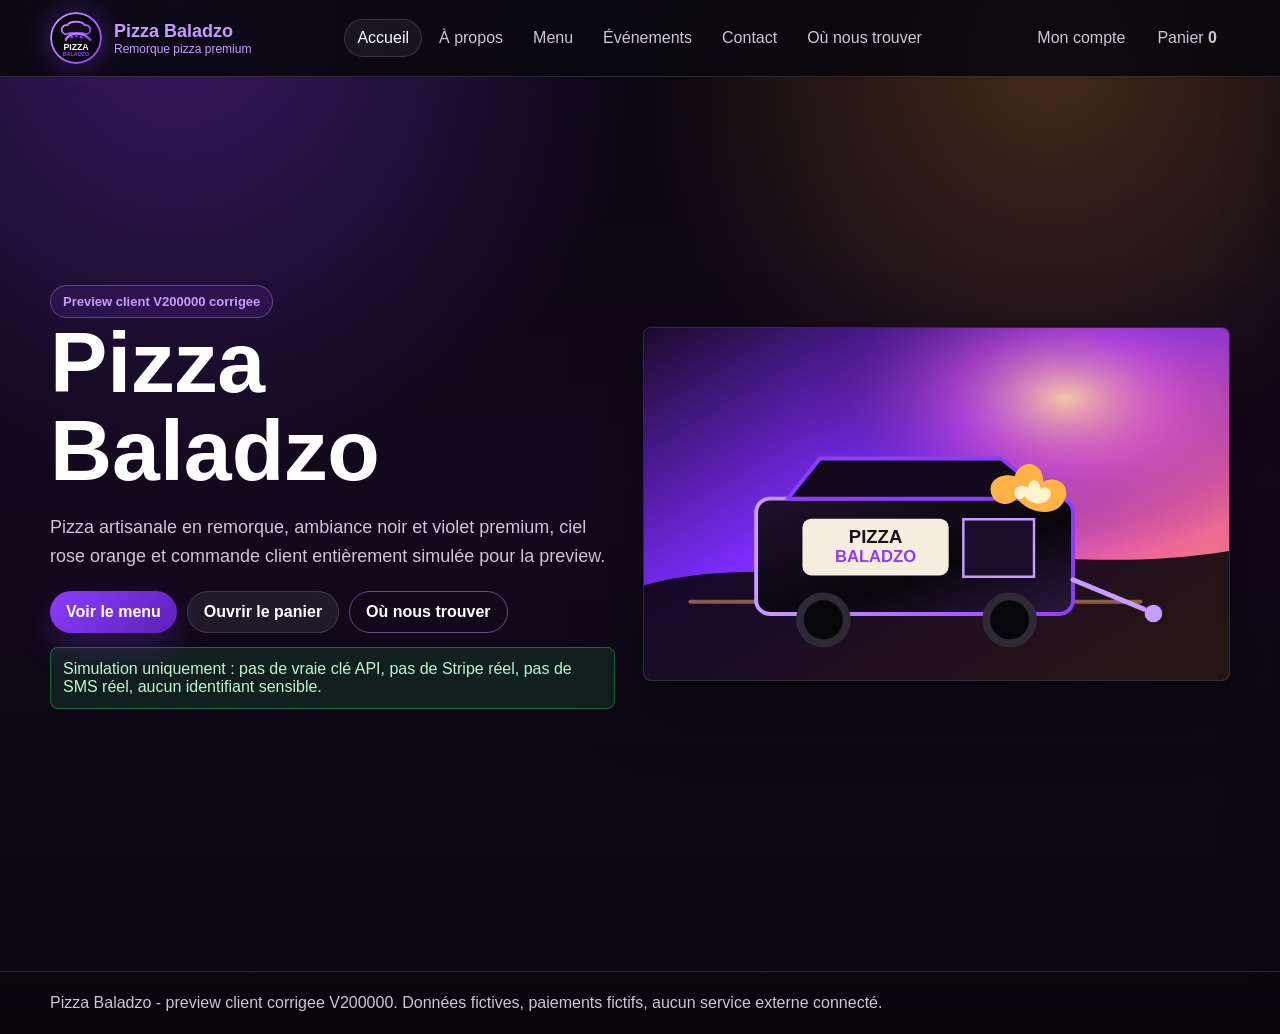
==== preview/index.html @ bb763d10 "Ajout preview Codex Pizza Baladzo" ====
<!doctype html>
<html lang="fr">
<head>
  <meta charset="utf-8">
  <meta name="viewport" content="width=device-width, initial-scale=1">
  <title>Pizza Baladzo - Preview client V200000 corrigee</title>
  <meta name="description" content="Preview client Pizza Baladzo : menu, commande simulee, evenements prives, contact, emplacements, votes et compte client.">
  <meta name="theme-color" content="#8d3cff">
  <link rel="icon" href="assets/logo-pizza-baladzo.svg" type="image/svg+xml">
  <style>
    :root{
      --bg:#09070d;
      --panel:#15101d;
      --panel2:#21142f;
      --ink:#fffaf5;
      --muted:#cfc5d8;
      --line:rgba(255,255,255,.14);
      --violet:#8d3cff;
      --violet2:#c79cff;
      --orange:#ff9b3d;
      --rose:#e85fa8;
      --green:#22c55e;
      --red:#ef4444;
      --shadow:0 24px 70px rgba(0,0,0,.38);
      --radius:8px;
    }
    *{box-sizing:border-box}
    html{scroll-behavior:smooth}
    body{
      margin:0;
      font-family:Inter,Segoe UI,Roboto,Arial,sans-serif;
      color:var(--ink);
      background:
        radial-gradient(circle at 14% 0%, rgba(141,60,255,.36), transparent 30rem),
        radial-gradient(circle at 82% 5%, rgba(255,155,61,.24), transparent 26rem),
        linear-gradient(180deg,#08050c 0%,#13091d 46%,#09070d 100%);
      min-height:100vh;
    }
    a{color:inherit;text-decoration:none}
    button,input,select,textarea{font:inherit}
    button{cursor:pointer}
    img{display:block;max-width:100%;height:auto;object-fit:contain}
    .wrap{width:min(1180px,calc(100% - 32px));margin:0 auto}
    .topbar{
      position:sticky;top:0;z-index:50;
      background:rgba(9,7,13,.88);
      backdrop-filter:blur(14px);
      border-bottom:1px solid var(--line);
    }
    .nav{display:flex;align-items:center;justify-content:space-between;gap:14px;padding:12px 0}
    .brand{display:flex;align-items:center;gap:12px;min-width:205px}
    .brand img{width:52px;height:52px;border-radius:50%;background:#09070d;box-shadow:0 0 30px rgba(141,60,255,.38)}
    .brand strong{display:block;font-size:18px}.brand span{display:block;color:var(--violet2);font-size:12px}
    .navlinks{display:flex;align-items:center;gap:4px;flex-wrap:wrap;justify-content:flex-end}
    .navlinks a,.top-action,.hamburger{
      border:1px solid transparent;border-radius:999px;padding:9px 12px;
      background:transparent;color:var(--muted);white-space:nowrap;
    }
    .navlinks a:hover,.navlinks a.active,.top-action:hover{border-color:var(--line);background:rgba(255,255,255,.06);color:#fff}
    .top-actions{display:flex;align-items:center;gap:6px}
    .hamburger{display:none;border-color:var(--line);color:#fff;background:rgba(255,255,255,.06)}
    .view{display:none;min-height:calc(100vh - 77px);padding:34px 0 54px}
    .view.active{display:block}
    .hero{
      min-height:calc(100vh - 94px);
      display:grid;grid-template-columns:1fr 1.04fr;gap:28px;align-items:center;
      padding:28px 0 48px;
    }
    .eyebrow{display:inline-flex;gap:8px;align-items:center;color:var(--violet2);border:1px solid rgba(199,156,255,.35);background:rgba(141,60,255,.12);border-radius:999px;padding:8px 12px;font-weight:800;font-size:13px}
    h1,h2,h3{margin:0;color:#fff;line-height:1.03;letter-spacing:0}
    h1{font-size:clamp(42px,7vw,86px)}
    h2{font-size:clamp(30px,4vw,52px)}
    h3{font-size:22px}
    p{color:var(--muted);line-height:1.62}
    .hero p{font-size:18px;max-width:650px}
    .hero-visual{border:1px solid var(--line);border-radius:var(--radius);background:#100817;box-shadow:var(--shadow);overflow:hidden}
    .hero-visual img{width:100%;max-height:70vh;object-fit:contain;background:#120817}
    .actions{display:flex;gap:10px;flex-wrap:wrap;margin-top:20px}
    .btn{
      display:inline-flex;align-items:center;justify-content:center;gap:8px;
      min-height:42px;border:0;border-radius:999px;padding:11px 16px;
      color:#fff;background:linear-gradient(135deg,var(--violet),#5b21b6);
      box-shadow:0 14px 34px rgba(141,60,255,.24);font-weight:900;
    }
    .btn.secondary{background:rgba(255,255,255,.07);border:1px solid var(--line);box-shadow:none;color:#fff}
    .btn.ghost{background:transparent;border:1px solid rgba(199,156,255,.45);box-shadow:none}
    .btn.ok{background:linear-gradient(135deg,#22c55e,#166534)}
    .btn.warn{background:linear-gradient(135deg,#f59e0b,#92400e)}
    .section-head{display:flex;justify-content:space-between;gap:18px;align-items:end;margin-bottom:20px}
    .section-head p{margin:.45rem 0 0;max-width:760px}
    .grid{display:grid;grid-template-columns:repeat(3,1fr);gap:16px}
    .grid.two{grid-template-columns:repeat(2,1fr)}
    .grid.four{grid-template-columns:repeat(4,1fr)}
    .card{
      border:1px solid var(--line);border-radius:var(--radius);
      background:linear-gradient(180deg,rgba(255,255,255,.075),rgba(255,255,255,.025));
      padding:18px;box-shadow:0 18px 45px rgba(0,0,0,.18);
    }
    .card.highlight{background:linear-gradient(135deg,rgba(141,60,255,.2),rgba(255,155,61,.07));border-color:rgba(199,156,255,.35)}
    .media-card{padding:0;overflow:hidden}
    .media-card .media{height:230px;display:grid;place-items:center;background:#0d0712;border-bottom:1px solid var(--line)}
    .media-card .media img{width:100%;height:100%;object-fit:contain;padding:8px}
    .media-card .body{padding:16px}
    .price{font-size:26px;font-weight:950;color:#fff;margin:.45rem 0}
    .tags{display:flex;gap:7px;flex-wrap:wrap;margin:12px 0}
    .tag{border:1px solid var(--line);border-radius:999px;padding:6px 9px;background:rgba(255,255,255,.05);color:var(--muted);font-size:13px}
    .tabs{display:flex;gap:8px;flex-wrap:wrap;margin:18px 0}
    .tab{border:1px solid var(--line);border-radius:999px;padding:10px 13px;background:rgba(255,255,255,.05);color:var(--muted)}
    .tab.active{background:rgba(141,60,255,.2);border-color:rgba(199,156,255,.55);color:#fff}
    .product-panel{display:none}.product-panel.active{display:block}
    .field{display:grid;gap:7px;margin-bottom:12px}
    label{color:#fff;font-weight:800;font-size:14px}
    input,select,textarea{
      width:100%;border:1px solid var(--line);border-radius:var(--radius);
      background:rgba(0,0,0,.25);color:#fff;padding:12px;outline:none;
    }
    textarea{min-height:112px;resize:vertical}
    .choice-row{display:flex;flex-wrap:wrap;gap:8px;margin:10px 0}
    .choice{border:1px solid var(--line);border-radius:999px;padding:9px 12px;background:rgba(255,255,255,.055);color:var(--muted)}
    .choice.active{border-color:var(--violet2);background:rgba(141,60,255,.24);color:#fff}
    .cart-drawer{
      position:fixed;inset:0 0 0 auto;width:min(480px,100%);
      background:#110b18;border-left:1px solid var(--line);z-index:90;
      transform:translateX(105%);transition:.22s ease;padding:18px;overflow:auto;box-shadow:var(--shadow);
    }
    .cart-drawer.open{transform:translateX(0)}
    .overlay{display:none;position:fixed;inset:0;background:rgba(0,0,0,.62);z-index:80}.overlay.open{display:block}
    .cart-line{display:grid;grid-template-columns:1fr auto;gap:10px;padding:12px 0;border-bottom:1px solid var(--line)}
    .cart-line small{color:var(--muted)}
    .total{display:flex;justify-content:space-between;align-items:center;font-size:22px;font-weight:950;margin:18px 0}
    .modal{display:none;position:fixed;inset:0;align-items:center;justify-content:center;background:rgba(0,0,0,.68);z-index:100;padding:18px}
    .modal.open{display:flex}
    .modal-card{width:min(620px,100%);max-height:92vh;overflow:auto;border:1px solid var(--line);border-radius:var(--radius);background:#120d1b;padding:20px;box-shadow:var(--shadow)}
    .notice{border:1px solid rgba(245,158,11,.45);background:rgba(245,158,11,.12);color:#fde68a;border-radius:var(--radius);padding:12px;margin:14px 0}
    .success{border-color:rgba(34,197,94,.45);background:rgba(34,197,94,.12);color:#bbf7d0}
    .admin-grid{display:grid;grid-template-columns:repeat(4,1fr);gap:12px}
    .admin-item{border:1px solid var(--line);border-radius:var(--radius);padding:13px;background:rgba(255,255,255,.045)}
    .admin-item b{display:block;color:#fff;margin-bottom:5px}
    .route-list{display:grid;gap:12px}
    .route{display:grid;grid-template-columns:auto 1fr auto;gap:14px;align-items:center;border:1px solid var(--line);border-radius:var(--radius);padding:14px;background:rgba(255,255,255,.045)}
    .pin{width:38px;height:38px;border-radius:50%;display:grid;place-items:center;background:linear-gradient(135deg,var(--violet),var(--orange));font-weight:950}
    .vote-card{display:grid;grid-template-columns:180px 1fr;gap:18px;align-items:center}
    .vote-card img{width:180px;height:130px;object-fit:contain;background:#0e0714;border:1px solid var(--line);border-radius:var(--radius)}
    .progress{height:10px;background:rgba(255,255,255,.1);border-radius:999px;overflow:hidden;margin-top:10px}
    .progress span{display:block;height:100%;background:linear-gradient(90deg,var(--violet),var(--orange))}
    footer{border-top:1px solid var(--line);padding:22px 0;color:var(--muted);background:rgba(0,0,0,.24)}
    .hide{display:none!important}
    @media (max-width:930px){
      .hero{grid-template-columns:1fr;min-height:auto}
      .grid,.grid.two,.grid.four,.admin-grid{grid-template-columns:1fr 1fr}
      .section-head{display:block}
      .nav{align-items:flex-start}.hamburger{display:inline-flex}.navlinks{display:none;width:100%;order:3}.navlinks.open{display:flex}.nav{flex-wrap:wrap}
    }
    @media (max-width:640px){
      .wrap{width:min(100% - 22px,1180px)}
      h1{font-size:42px}
      .grid,.grid.two,.grid.four,.admin-grid{grid-template-columns:1fr}
      .top-actions{width:100%;justify-content:space-between;order:2}
      .brand{min-width:0}.brand strong{font-size:16px}
      .hero p{font-size:16px}
      .media-card .media{height:210px}
      .vote-card{grid-template-columns:1fr}.vote-card img{width:100%;height:190px}
      .route{grid-template-columns:auto 1fr}
      .route .btn{grid-column:1 / -1}
    }
  </style>
</head>
<body>
  <header class="topbar">
    <div class="wrap nav">
      <a class="brand" href="#accueil" data-nav="accueil">
        <img src="assets/logo-pizza-baladzo.svg" alt="Logo Pizza Baladzo sans contour blanc">
        <span><strong>Pizza Baladzo</strong><span>Remorque pizza premium</span></span>
      </a>
      <button class="hamburger" type="button" id="mobileMenu">Menu</button>
      <nav class="navlinks" id="navlinks" aria-label="Navigation principale">
        <a href="#accueil" data-nav="accueil" class="active">Accueil</a>
        <a href="#apropos" data-nav="apropos">À propos</a>
        <a href="#menu" data-nav="menu">Menu</a>
        <a href="#evenements" data-nav="evenements">Événements</a>
        <a href="#contact" data-nav="contact">Contact</a>
        <a href="#trouver" data-nav="trouver">Où nous trouver</a>
      </nav>
      <div class="top-actions">
        <button class="top-action" type="button" data-open-account>Mon compte</button>
        <button class="top-action" type="button" data-open-cart>Panier <b id="cartCount">0</b></button>
      </div>
    </div>
  </header>

  <main>
    <section class="view active" id="view-accueil">
      <div class="wrap hero">
        <div>
          <span class="eyebrow">Preview client V200000 corrigee</span>
          <h1>Pizza Baladzo</h1>
          <p>Pizza artisanale en remorque, ambiance noir et violet premium, ciel rose orange et commande client entièrement simulée pour la preview.</p>
          <div class="actions">
            <button class="btn" type="button" data-nav="menu">Voir le menu</button>
            <button class="btn secondary" type="button" data-open-cart>Ouvrir le panier</button>
            <button class="btn ghost" type="button" data-nav="trouver">Où nous trouver</button>
          </div>
          <div class="notice success">Simulation uniquement : pas de vraie clé API, pas de Stripe réel, pas de SMS réel, aucun identifiant sensible.</div>
        </div>
        <div class="hero-visual">
          <img src="assets/remorque-ciel.svg" alt="Remorque Pizza Baladzo avec ciel violet rose orange">
        </div>
      </div>
    </section>

    <section class="view" id="view-apropos">
      <div class="wrap">
        <div class="section-head">
          <div>
            <h2>À propos</h2>
            <p>Une preview client propre : pages séparées, boutons cliquables, panier en simulation et photos rangées par catégorie.</p>
          </div>
          <button class="btn" type="button" data-nav="menu">Commander</button>
        </div>
        <div class="grid two">
          <article class="card highlight"><h3>Le style conserve la base</h3><p>Noir profond, violet premium, cartes sombres, boutons violets, remorque et ciel coloré restent au coeur de la direction visuelle.</p></article>
          <article class="card"><h3>Preview Hostinger</h3><p>Site statique prêt à déposer : `index.html`, assets, manifest, robots et sitemap. Tout fonctionne sans serveur ni identifiants.</p></article>
          <article class="card"><h3>Photos entières</h3><p>Chaque visuel produit est une image unique affichée en entier. Les pizzas classiques ne mélangent pas plusieurs pizzas sur la même fiche.</p></article>
          <article class="card"><h3>Parcours client</h3><p>Compte, contact, devis événement, votes, personnalisation, ajout panier et paiement fictif sont prévus pour démonstration.</p></article>
        </div>
        <div class="actions">
          <button class="btn secondary" type="button" data-nav="avis">Avis & fidélité</button>
          <button class="btn secondary" type="button" data-open-account>Mon compte</button>
        </div>
      </div>
    </section>

    <section class="view" id="view-menu">
      <div class="wrap">
        <div class="section-head">
          <div>
            <h2>Menu</h2>
            <p>Pizzas classiques, personnalisables, desserts, boissons, formules et Votes de la semaine.</p>
          </div>
          <button class="btn" type="button" data-open-cart>Voir le panier</button>
        </div>
        <div class="tabs" aria-label="Catégories du menu">
          <button class="tab active" type="button" data-menu-tab="classiques">Pizzas classiques</button>
          <button class="tab" type="button" data-menu-tab="personnalisables">Personnalisables</button>
          <button class="tab" type="button" data-menu-tab="desserts">Desserts</button>
          <button class="tab" type="button" data-menu-tab="boissons">Boissons</button>
          <button class="tab" type="button" data-menu-tab="formules">Formules</button>
          <button class="tab" type="button" data-menu-tab="votes">Votes de la semaine</button>
        </div>

        <div class="product-panel active" id="panel-classiques">
          <div class="grid" id="classicGrid"></div>
        </div>

        <div class="product-panel" id="panel-personnalisables">
          <div class="grid two">
            <article class="card media-card">
              <div class="media"><img src="assets/personnalisable.svg" alt="Pizza personnalisable complète"></div>
              <div class="body">
                <h3>Pizza personnalisable</h3>
                <p>Choisissez taille, base, ingrédients, ajouts et retraits. Le prix se met à jour pour la preview.</p>
              </div>
            </article>
            <article class="card">
              <h3>Composer ma pizza</h3>
              <div class="field"><label>Taille</label><div class="choice-row" id="sizeChoices"></div></div>
              <div class="field"><label>Base</label><div class="choice-row" id="baseChoices"></div></div>
              <div class="field"><label>Ingrédients</label><div class="choice-row" id="ingredientChoices"></div></div>
              <div class="field"><label>Retrait</label><div class="choice-row" id="removeChoices"></div></div>
              <div class="price" id="customPrice">12,00 EUR</div>
              <button class="btn" type="button" id="addCustom">Ajouter au panier</button>
            </article>
          </div>
        </div>

        <div class="product-panel" id="panel-desserts">
          <div class="grid" id="dessertGrid"></div>
        </div>

        <div class="product-panel" id="panel-boissons">
          <div class="grid" id="drinkGrid"></div>
        </div>

        <div class="product-panel" id="panel-formules">
          <div class="grid" id="formulaGrid"></div>
        </div>

        <div class="product-panel" id="panel-votes">
          <div class="grid two" id="voteGrid"></div>
          <div class="actions"><button class="btn secondary" type="button" data-nav="avis">Avis & fidélité</button></div>
        </div>
      </div>
    </section>

    <section class="view" id="view-evenements">
      <div class="wrap">
        <div class="section-head">
          <div>
            <h2>Événements privés</h2>
            <p>Page dédiée aux anniversaires, mariages, associations, entreprises et soirées privées. Aucun créneau de retrait ici.</p>
          </div>
          <button class="btn" type="button" data-scroll="#quoteForm">Demander un devis</button>
        </div>
        <div class="grid two">
          <article class="card highlight"><h3>Prestation remorque</h3><p>Estimation des pizzas, desserts et boissons selon nombre d'invités, accès, durée et zone autour de Courniou / Saint-Pons-de-Thomières.</p></article>
          <article class="card"><h3>Planning privé</h3><p>Le planning sert à visualiser les demandes événementielles privées. Les retraits commande restent uniquement dans le panier.</p><button class="btn secondary" type="button" data-open-planning>Voir planning</button></article>
        </div>
        <form class="card" id="quoteForm" style="margin-top:16px">
          <h3>Demande de devis événement</h3>
          <div class="grid two">
            <div class="field"><label>Nom</label><input required name="name" placeholder="Votre nom"></div>
            <div class="field"><label>Téléphone ou email</label><input required name="contact" placeholder="Contact pour réponse simulée"></div>
            <div class="field"><label>Date souhaitée</label><input type="date" name="date"></div>
            <div class="field"><label>Nombre d'invités</label><input type="number" min="1" name="guests" value="40"></div>
          </div>
          <div class="field"><label>Message</label><textarea name="message" placeholder="Lieu, accès remorque, horaires, besoin desserts / boissons..."></textarea></div>
          <button class="btn" type="submit">Envoyer la demande fictive</button>
          <div id="quoteResult"></div>
        </form>
      </div>
    </section>

    <section class="view" id="view-contact">
      <div class="wrap">
        <div class="section-head">
          <div><h2>Contact</h2><p>Formulaire de contact simulé pour une preview client propre, sans envoi réel.</p></div>
          <button class="btn secondary" type="button" data-nav="evenements">Demander un devis</button>
        </div>
        <form class="card" id="contactForm">
          <div class="grid two">
            <div class="field"><label>Nom</label><input required name="name" placeholder="Votre nom"></div>
            <div class="field"><label>Email ou téléphone</label><input required name="contact" placeholder="Votre contact"></div>
          </div>
          <div class="field"><label>Sujet</label><select name="subject"><option>Commande</option><option>Événement privé</option><option>Question allergènes</option><option>Autre</option></select></div>
          <div class="field"><label>Message</label><textarea required name="message" placeholder="Votre message"></textarea></div>
          <button class="btn" type="submit">Envoyer le message fictif</button>
          <div id="contactResult"></div>
        </form>
      </div>
    </section>

    <section class="view" id="view-trouver">
      <div class="wrap">
        <div class="section-head">
          <div>
            <h2>Où nous trouver</h2>
            <p>Zone locale uniquement : Courniou, Saint-Pons-de-Thomières et environ 30 minutes autour.</p>
          </div>
          <button class="btn" type="button" data-nav="menu">Commander</button>
        </div>
        <div class="grid two">
          <article class="card media-card">
            <div class="media" style="height:320px"><img src="assets/ou-nous-trouver.svg" alt="Carte Courniou Saint-Pons-de-Thomières zone 30 minutes"></div>
          </article>
          <div class="route-list">
            <article class="route"><span class="pin">1</span><div><h3>Courniou</h3><p>Point de présence principal selon planning.</p></div><button class="btn secondary" type="button" data-open-planning>Voir planning</button></article>
            <article class="route"><span class="pin">2</span><div><h3>Saint-Pons-de-Thomières</h3><p>Passages et événements locaux en simulation.</p></div><button class="btn secondary" type="button" data-open-planning>Voir planning</button></article>
            <article class="route"><span class="pin">3</span><div><h3>30 min autour</h3><p>Prestations privées possibles selon accès remorque.</p></div><button class="btn secondary" type="button" data-nav="evenements">Demander un devis</button></article>
          </div>
        </div>
      </div>
    </section>

    <section class="view" id="view-avis">
      <div class="wrap">
        <div class="section-head">
          <div>
            <h2>Avis & fidélité</h2>
            <p>Pleine page dans l'esprit "Vos votes" : avis, points fictifs, dessert offert et votes clients.</p>
          </div>
          <button class="btn" type="button" data-menu-tab-jump="votes">Votes de la semaine</button>
        </div>
        <div class="grid two">
          <article class="card highlight"><h3>Carte fidélité fictive</h3><p><b id="loyaltyPoints">5</b> points sur 8. Au 8e point, dessert non premium offert selon stock disponible.</p><div class="progress"><span style="width:62%"></span></div></article>
          <article class="card"><h3>Avis client simulé</h3><p>"Accueil chaleureux, pizza bien garnie, commande simple. La remorque donne vraiment envie."</p><button class="btn secondary" type="button" id="addReview">Laisser un avis fictif</button></article>
        </div>
        <div class="grid two" id="voteGridFull" style="margin-top:16px"></div>
      </div>
    </section>
  </main>

  <div class="overlay" id="overlay"></div>
  <aside class="cart-drawer" id="cartDrawer" aria-label="Panier">
    <div class="section-head"><div><h2>Panier</h2><p>Thème Pizza Baladzo, paiement fictif uniquement.</p></div><button class="btn secondary" type="button" data-close-cart>Fermer</button></div>
    <div id="cartLines"></div>
    <div class="total"><span>Total</span><span id="cartTotal">0,00 EUR</span></div>
    <div class="field"><label>Créneau de retrait</label><select id="pickupSlot"><option>Ce soir - 18h30</option><option>Ce soir - 19h00</option><option>Ce soir - 19h30</option><option>Ce soir - 20h00</option></select></div>
    <button class="btn ok" type="button" id="fakePayment">Paiement fictif</button>
    <div id="paymentResult"></div>
  </aside>

  <div class="modal" id="accountModal" aria-hidden="true">
    <div class="modal-card">
      <div class="section-head"><div><h2>Mon compte</h2><p>Compte client simulé, sans identifiant réel.</p></div><button class="btn secondary" type="button" data-close-modal>Fermer</button></div>
      <div class="grid two">
        <form class="card" id="accountForm">
          <h3>Connexion fictive</h3>
          <div class="field"><label>Email</label><input value="client.demo@pizzabaladzo.local"></div>
          <div class="field"><label>Nom affiché</label><input value="Client preview"></div>
          <button class="btn" type="submit">Enregistrer la simulation</button>
          <div id="accountResult"></div>
        </form>
        <article class="card highlight">
          <h3>Admin prévu</h3>
          <p>Modules conservés / prévus pour pilotage, démonstration et future connexion réelle.</p>
          <button class="btn secondary" type="button" id="toggleAdmin">Afficher l'aperçu admin</button>
        </article>
      </div>
      <div id="adminPreview" class="hide" style="margin-top:14px">
        <div class="admin-grid" id="adminGrid"></div>
      </div>
    </div>
  </div>

  <div class="modal" id="planningModal" aria-hidden="true">
    <div class="modal-card">
      <div class="section-head"><div><h2>Planning</h2><p>Planning public simulé des présences et événements privés.</p></div><button class="btn secondary" type="button" data-close-modal>Fermer</button></div>
      <div class="route-list">
        <article class="route"><span class="pin">L</span><div><h3>Vendredi</h3><p>Courniou - présence locale en soirée.</p></div></article>
        <article class="route"><span class="pin">S</span><div><h3>Samedi</h3><p>Saint-Pons-de-Thomières - service selon autorisation.</p></div></article>
        <article class="route"><span class="pin">P</span><div><h3>Événement privé</h3><p>Sur devis, autour de 30 minutes selon accès.</p></div></article>
      </div>
    </div>
  </div>

  <footer>
    <div class="wrap">Pizza Baladzo - preview client corrigee V200000. Données fictives, paiements fictifs, aucun service externe connecté.</div>
  </footer>

  <script>
    const euros = value => value.toLocaleString('fr-FR',{style:'currency',currency:'EUR'});
    const products = [
      {id:'margherita',cat:'classic',name:'Margherita',price:10,img:'assets/pizza-margherita.svg',desc:'Tomate, mozzarella, basilic.',tags:['Classique','Allergènes: gluten, lait']},
      {id:'reine',cat:'classic',name:'Reine',price:12,img:'assets/pizza-reine.svg',desc:'Tomate, mozzarella, jambon, champignons.',tags:['Classique','Allergènes: gluten, lait']},
      {id:'chevre',cat:'classic',name:'Chèvre miel',price:13,img:'assets/pizza-chevre.svg',desc:'Crème, mozzarella, chèvre, miel.',tags:['Classique','Allergènes: gluten, lait']},
      {id:'orientale',cat:'classic',name:'Orientale',price:13.5,img:'assets/pizza-orientale.svg',desc:'Tomate, mozzarella, merguez, poivrons.',tags:['Classique','Allergènes: gluten, lait']},
      {id:'tiramisu',cat:'dessert',name:'Tiramisu ramequin',price:4.5,img:'assets/desserts.svg',desc:'Dessert maison en portion individuelle.',tags:['Dessert','DLC simulée']},
      {id:'panna',cat:'dessert',name:'Panna cotta',price:4,img:'assets/desserts.svg',desc:'Coulis selon arrivage.',tags:['Dessert','Stock fictif']},
      {id:'cola',cat:'drink',name:'Cola',price:2.5,img:'assets/boissons.svg',desc:'Boisson fraîche 33 cl.',tags:['Boisson','Sans alcool']},
      {id:'orange',cat:'drink',name:'Orange',price:2.5,img:'assets/boissons.svg',desc:'Boisson fruitée 33 cl.',tags:['Boisson','Sans alcool']},
      {id:'solo',cat:'formula',name:'Formule solo',price:15,img:'assets/pizza-margherita.svg',desc:'Pizza classique + boisson.',tags:['Formule','Preview']},
      {id:'gourmande',cat:'formula',name:'Formule gourmande',price:18,img:'assets/pizza-reine.svg',desc:'Pizza classique + boisson + dessert.',tags:['Formule','Preview']}
    ];
    const voteItems = [
      {id:'vote1',name:'Montagne violette',img:'assets/pizza-chevre.svg',score:62,desc:'Crème, chèvre, oignons, miel.'},
      {id:'vote2',name:'Sud express',img:'assets/pizza-orientale.svg',score:38,desc:'Tomate, poivrons, merguez, herbes.'}
    ];
    const adminItems = ['Produits','Ingrédients','Prix','Allergènes','Commandes','Stocks','Fournisseurs','Factures','Événements','Promotions','Marges','Rentabilité','Recettes','DLC','Hygiène','Comptabilité','Mode démo','Mode banque','Mode test','Mode réel'];
    const cart = [];
    const custom = {size:'L',base:'Tomate',ingredients:['Mozzarella','Jambon'],remove:[],price:12};

    function showView(id){
      document.querySelectorAll('.view').forEach(v=>v.classList.remove('active'));
      const view = document.getElementById('view-' + id);
      if(view){ view.classList.add('active'); window.scrollTo({top:0,behavior:'smooth'}); }
      document.querySelectorAll('[data-nav]').forEach(a=>a.classList.toggle('active',a.dataset.nav===id));
      document.getElementById('navlinks').classList.remove('open');
      history.replaceState(null,'','#' + id);
    }
    function card(product){
      return `<article class="card media-card">
        <div class="media"><img src="${product.img}" alt="${product.name} visible en entier"></div>
        <div class="body">
          <h3>${product.name}</h3><p>${product.desc}</p>
          <div class="tags">${product.tags.map(t=>`<span class="tag">${t}</span>`).join('')}</div>
          <div class="price">${euros(product.price)}</div>
          <button class="btn" type="button" data-add="${product.id}">Ajouter au panier</button>
        </div>
      </article>`;
    }
    function renderProducts(){
      document.getElementById('classicGrid').innerHTML = products.filter(p=>p.cat==='classic').map(card).join('');
      document.getElementById('dessertGrid').innerHTML = products.filter(p=>p.cat==='dessert').map(card).join('');
      document.getElementById('drinkGrid').innerHTML = products.filter(p=>p.cat==='drink').map(card).join('');
      document.getElementById('formulaGrid').innerHTML = products.filter(p=>p.cat==='formula').map(card).join('');
    }
    function renderVotes(){
      const html = voteItems.map(v=>`<article class="card vote-card">
        <img src="${v.img}" alt="${v.name} visible en entier">
        <div><h3>${v.name}</h3><p>${v.desc}</p><div class="progress"><span style="width:${v.score}%"></span></div><p>${v.score}% des votes fictifs</p><button class="btn secondary" type="button" data-vote="${v.id}">Voter</button></div>
      </article>`).join('');
      document.getElementById('voteGrid').innerHTML = html;
      document.getElementById('voteGridFull').innerHTML = html;
    }
    function renderChoices(){
      const sizes = [{n:'S',p:10},{n:'L',p:12},{n:'XL',p:15}];
      const bases = ['Tomate','Crème','Barbecue'];
      const ingredients = ['Mozzarella','Jambon','Champignons','Chèvre','Merguez','Poivrons','Olives','Oignons'];
      const remove = ['Sans fromage','Sans viande','Sans champignons','Sans olives'];
      document.getElementById('sizeChoices').innerHTML = sizes.map(s=>`<button class="choice ${custom.size===s.n?'active':''}" type="button" data-size="${s.n}" data-price="${s.p}">${s.n}</button>`).join('');
      document.getElementById('baseChoices').innerHTML = bases.map(b=>`<button class="choice ${custom.base===b?'active':''}" type="button" data-base="${b}">${b}</button>`).join('');
      document.getElementById('ingredientChoices').innerHTML = ingredients.map(i=>`<button class="choice ${custom.ingredients.includes(i)?'active':''}" type="button" data-ing="${i}">${i}</button>`).join('');
      document.getElementById('removeChoices').innerHTML = remove.map(r=>`<button class="choice ${custom.remove.includes(r)?'active':''}" type="button" data-remove="${r}">${r}</button>`).join('');
      const addPrice = Math.max(0,custom.ingredients.length-2) * 1.2;
      custom.price = ({S:10,L:12,XL:15}[custom.size] || 12) + addPrice;
      document.getElementById('customPrice').textContent = euros(custom.price);
    }
    function addToCart(item){
      cart.push(item);
      renderCart();
      openCart();
    }
    function renderCart(){
      document.getElementById('cartCount').textContent = cart.length;
      document.getElementById('cartLines').innerHTML = cart.length ? cart.map((item,index)=>`<div class="cart-line"><div><b>${item.name}</b><br><small>${item.note||'Commande preview'}</small></div><div><b>${euros(item.price)}</b><br><button class="choice" type="button" data-remove-line="${index}">Retirer</button></div></div>`).join('') : '<div class="notice">Panier vide pour le moment.</div>';
      document.getElementById('cartTotal').textContent = euros(cart.reduce((sum,item)=>sum+item.price,0));
    }
    function openCart(){document.getElementById('cartDrawer').classList.add('open');document.getElementById('overlay').classList.add('open')}
    function closeAll(){document.getElementById('cartDrawer').classList.remove('open');document.getElementById('overlay').classList.remove('open');document.querySelectorAll('.modal').forEach(m=>m.classList.remove('open'))}
    function openModal(id){document.getElementById(id).classList.add('open');document.getElementById('overlay').classList.add('open')}
    function setResult(id,text,ok=true){document.getElementById(id).innerHTML = `<div class="notice ${ok?'success':''}">${text}</div>`}
    function renderAdmin(){document.getElementById('adminGrid').innerHTML = adminItems.map(i=>`<div class="admin-item"><b>${i}</b><span class="tag">Prévu</span></div>`).join('')}

    document.addEventListener('click', e=>{
      const nav = e.target.closest('[data-nav]');
      if(nav){ e.preventDefault(); showView(nav.dataset.nav); }
      const tab = e.target.closest('[data-menu-tab]');
      if(tab){
        document.querySelectorAll('[data-menu-tab]').forEach(b=>b.classList.toggle('active',b===tab));
        document.querySelectorAll('.product-panel').forEach(p=>p.classList.remove('active'));
        document.getElementById('panel-' + tab.dataset.menuTab).classList.add('active');
      }
      const jump = e.target.closest('[data-menu-tab-jump]');
      if(jump){ showView('menu'); document.querySelector(`[data-menu-tab="${jump.dataset.menuTabJump}"]`).click(); }
      const add = e.target.closest('[data-add]');
      if(add){ const p = products.find(x=>x.id===add.dataset.add); addToCart({name:p.name,price:p.price,note:p.desc}); }
      const vote = e.target.closest('[data-vote]');
      if(vote){ const item = voteItems.find(v=>v.id===vote.dataset.vote); item.score = Math.min(99,item.score + 4); renderVotes(); }
      if(e.target.closest('[data-open-cart]')) openCart();
      if(e.target.closest('[data-close-cart]')) closeAll();
      if(e.target.closest('[data-open-account]')) openModal('accountModal');
      if(e.target.closest('[data-open-planning]')) openModal('planningModal');
      if(e.target.closest('[data-close-modal]')) closeAll();
      if(e.target.id==='overlay') closeAll();
      if(e.target.id==='mobileMenu') document.getElementById('navlinks').classList.toggle('open');
      const size = e.target.closest('[data-size]');
      if(size){ custom.size=size.dataset.size; renderChoices(); }
      const base = e.target.closest('[data-base]');
      if(base){ custom.base=base.dataset.base; renderChoices(); }
      const ing = e.target.closest('[data-ing]');
      if(ing){ custom.ingredients = custom.ingredients.includes(ing.dataset.ing) ? custom.ingredients.filter(x=>x!==ing.dataset.ing) : [...custom.ingredients,ing.dataset.ing]; renderChoices(); }
      const rem = e.target.closest('[data-remove]');
      if(rem){ custom.remove = custom.remove.includes(rem.dataset.remove) ? custom.remove.filter(x=>x!==rem.dataset.remove) : [...custom.remove,rem.dataset.remove]; renderChoices(); }
      const removeLine = e.target.closest('[data-remove-line]');
      if(removeLine){ cart.splice(Number(removeLine.dataset.removeLine),1); renderCart(); }
      const scroll = e.target.closest('[data-scroll]');
      if(scroll){ document.querySelector(scroll.dataset.scroll)?.scrollIntoView({behavior:'smooth'}); }
    });

    document.getElementById('addCustom').addEventListener('click',()=>{
      addToCart({name:'Pizza personnalisable ' + custom.size,price:custom.price,note:`Base ${custom.base} - ${custom.ingredients.join(', ')}${custom.remove.length?' - '+custom.remove.join(', '):''}`});
    });
    document.getElementById('fakePayment').addEventListener('click',()=>{
      if(!cart.length){ setResult('paymentResult','Ajoutez au moins un produit avant le paiement fictif.',false); return; }
      setResult('paymentResult',`Paiement fictif validé. Créneau de retrait simulé : ${document.getElementById('pickupSlot').value}.`);
    });
    document.getElementById('contactForm').addEventListener('submit',e=>{e.preventDefault();setResult('contactResult','Message fictif enregistré pour la preview. Aucun email réel envoyé.');});
    document.getElementById('quoteForm').addEventListener('submit',e=>{e.preventDefault();const guests = Number(new FormData(e.target).get('guests')||0);setResult('quoteResult',`Devis fictif généré : environ ${Math.ceil(guests*.85)} pizzas, ${Math.ceil(guests*.35)} desserts et ${Math.ceil(guests*.65)} boissons.`);});
    document.getElementById('accountForm').addEventListener('submit',e=>{e.preventDefault();setResult('accountResult','Compte client fictif mis à jour.');});
    document.getElementById('toggleAdmin').addEventListener('click',()=>document.getElementById('adminPreview').classList.toggle('hide'));
    document.getElementById('addReview').addEventListener('click',()=>alert('Avis fictif ajouté à la preview client.'));

    renderProducts();
    renderVotes();
    renderChoices();
    renderCart();
    renderAdmin();
    const hash = location.hash.replace('#','');
    if(hash && document.getElementById('view-' + hash)) showView(hash);
  </script>
</body>
</html>
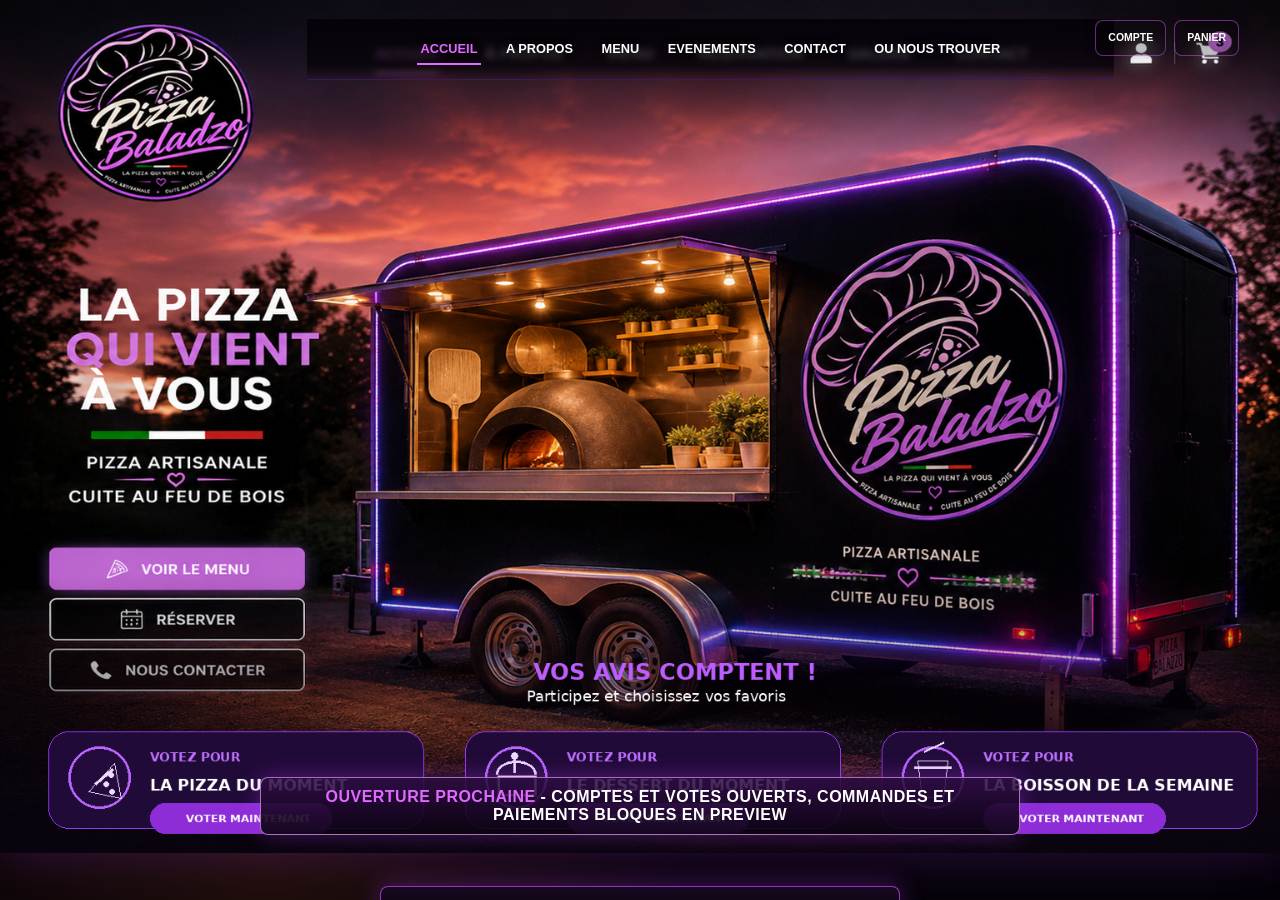
==== commit 3625e882: "Add files via upload" ====
--- a/preview/index.html
+++ b/preview/index.html
@@ -3,570 +3,2348 @@
 <head>
   <meta charset="utf-8">
   <meta name="viewport" content="width=device-width, initial-scale=1">
-  <title>Pizza Baladzo - Preview client V200000 corrigee</title>
-  <meta name="description" content="Preview client Pizza Baladzo : menu, commande simulee, evenements prives, contact, emplacements, votes et compte client.">
-  <meta name="theme-color" content="#8d3cff">
+  <title>Pizza Baladzo - Preview client</title>
+  <meta name="description" content="Preview client Pizza Baladzo en maquettes exactes cliquables.">
+  <meta name="theme-color" content="#050208">
   <link rel="icon" href="assets/logo-pizza-baladzo.svg" type="image/svg+xml">
   <style>
     :root{
-      --bg:#09070d;
-      --panel:#15101d;
-      --panel2:#21142f;
-      --ink:#fffaf5;
-      --muted:#cfc5d8;
-      --line:rgba(255,255,255,.14);
-      --violet:#8d3cff;
-      --violet2:#c79cff;
-      --orange:#ff9b3d;
-      --rose:#e85fa8;
-      --green:#22c55e;
-      --red:#ef4444;
-      --shadow:0 24px 70px rgba(0,0,0,.38);
-      --radius:8px;
+      --bg:#050208;
+      --violet:#b63cff;
+      --violet-2:#e069ff;
+      --panel:rgba(8,5,13,.93);
+      --line:rgba(205,69,255,.72);
+      --text:#fff;
+      --muted:#d8c8e6;
     }
     *{box-sizing:border-box}
-    html{scroll-behavior:smooth}
-    body{
+    html,body{margin:0;min-height:100%;background:#050208;color:var(--text);font-family:Inter,Segoe UI,Arial,sans-serif}
+    body{overflow-x:hidden}
+    button,input,textarea,select{font:inherit}
+    button{cursor:pointer}
+    .app{
+      min-height:100vh;
+      display:flex;
+      align-items:flex-start;
+      justify-content:center;
+      background:
+        radial-gradient(circle at 77% 8%,rgba(188,54,255,.18),transparent 30rem),
+        radial-gradient(circle at 21% 95%,rgba(255,112,28,.11),transparent 26rem),
+        #050208;
+    }
+    .mockup{
+      position:relative;
+      width:min(100vw,var(--page-width));
+      margin:0 auto;
+      background:#050208;
+      box-shadow:0 0 46px rgba(183,60,255,.22);
+    }
+    .mockup img{
+      display:block;
+      width:100%;
+      height:auto;
+      user-select:none;
+      -webkit-user-drag:none;
+    }
+    .site-nav-overlay{
+      position:absolute;
+      left:24%;
+      right:13%;
+      top:2.2%;
+      z-index:12;
+      min-height:7.2%;
+      display:flex;
+      align-items:center;
+      justify-content:center;
+      gap:clamp(10px,1.6vw,34px);
+      padding:10px 14px;
+      border-bottom:1px solid rgba(184,60,255,.32);
+      background:linear-gradient(180deg,rgba(5,2,8,.92),rgba(5,2,8,.72) 78%,rgba(5,2,8,0));
+      backdrop-filter:blur(3px);
+    }
+    .nav-button{
+      border:0;
+      border-radius:0;
+      background:transparent;
+      color:#fff;
+      padding:8px 4px;
+      font-size:clamp(9px,1vw,18px);
+      font-weight:900;
+      line-height:1;
+      text-transform:uppercase;
+      white-space:nowrap;
+      letter-spacing:0;
+      text-shadow:0 0 8px rgba(0,0,0,.75);
+    }
+    .nav-button.active{
+      color:var(--violet-2);
+      box-shadow:0 2px 0 var(--violet-2);
+    }
+    .quick-actions-overlay{
+      position:absolute;
+      z-index:22;
+      right:3.2%;
+      top:2.3%;
+      display:flex;
+      align-items:center;
+      gap:8px;
+    }
+    .quick-actions-overlay button{
+      border:1px solid rgba(218,97,255,.45);
+      border-radius:8px;
+      background:rgba(0,0,0,.24);
+      color:white;
+      min-height:36px;
+      padding:0 12px;
+      font-size:clamp(10px,.82vw,14px);
+      font-weight:900;
+      text-transform:uppercase;
+      cursor:pointer;
+      box-shadow:0 0 12px rgba(0,0,0,.25);
+    }
+    .quick-actions-overlay button:hover,
+    .quick-actions-overlay button.active{
+      color:var(--violet-2);
+      border-color:rgba(218,97,255,.85);
+      box-shadow:0 0 16px rgba(183,60,255,.38);
+    }
+    .hotspot{
+      position:absolute;
+      left:calc(var(--x)*1%);
+      top:calc(var(--y)*1% - .9%);
+      width:calc(var(--w)*1%);
+      height:calc(var(--h)*1% + 1.8%);
+      border:0;
+      padding:0;
+      border-radius:8px;
+      color:transparent;
+      background:transparent;
+      opacity:0;
+      cursor:pointer;
+    }
+    .hotspot:hover{
+      opacity:0;
+    }
+    .hotspot:focus-visible{
+      opacity:1;
+      outline:2px solid rgba(230,105,255,.55);
+      outline-offset:2px;
+      background:rgba(183,60,255,.08);
+    }
+    .selection-marker{
+      position:absolute;
+      left:calc(var(--x)*1%);
+      top:calc(var(--y)*1%);
+      width:calc(var(--w)*1%);
+      height:calc(var(--h)*1%);
+      pointer-events:none;
+      border:2px solid rgba(245,188,255,.95);
+      border-radius:8px;
+      background:linear-gradient(180deg,rgba(224,105,255,.62),rgba(142,38,219,.58));
+      box-shadow:0 0 20px rgba(210,78,255,.62),inset 0 0 18px rgba(255,255,255,.12);
+      mix-blend-mode:screen;
+    }
+    .toast{
+      position:fixed;
+      left:50%;
+      bottom:20px;
+      z-index:40;
+      transform:translate(-50%,120%);
+      width:min(520px,calc(100% - 28px));
+      padding:14px 18px;
+      border:1px solid var(--line);
+      border-radius:8px;
+      background:linear-gradient(180deg,rgba(24,9,33,.97),rgba(8,5,13,.97));
+      box-shadow:0 0 26px rgba(183,60,255,.35);
+      text-align:center;
+      font-weight:800;
+      letter-spacing:.02em;
+      transition:transform .22s ease;
+    }
+    .toast.show{transform:translate(-50%,0)}
+    .modal-backdrop{
+      position:fixed;
+      inset:0;
+      z-index:60;
+      display:none;
+      align-items:center;
+      justify-content:center;
+      padding:18px;
+      background:rgba(0,0,0,.76);
+      backdrop-filter:blur(7px);
+    }
+    .modal-backdrop.open{display:flex}
+    .modal{
+      width:min(760px,100%);
+      max-height:min(860px,92vh);
+      overflow:auto;
+      border:1px solid var(--line);
+      border-radius:8px;
+      background:
+        linear-gradient(180deg,rgba(28,10,39,.94),rgba(7,4,12,.98)),
+        url('assets/hero-accueil.png') center/cover;
+      box-shadow:0 0 36px rgba(183,60,255,.44),0 26px 90px rgba(0,0,0,.72);
+    }
+    .modal-inner{padding:24px}
+    .modal-head{display:flex;align-items:center;justify-content:space-between;gap:16px;margin-bottom:18px}
+    .modal h2,.modal h3{margin:0;text-transform:uppercase;letter-spacing:.04em}
+    .modal h2 span,.price,.violet{color:var(--violet-2)}
+    .close{
+      width:42px;height:42px;border:1px solid var(--line);border-radius:8px;
+      background:rgba(0,0,0,.45);color:white;font-size:24px;line-height:1
+    }
+    .grid{display:grid;gap:12px}
+    .grid.two{grid-template-columns:repeat(2,minmax(0,1fr))}
+    .field{display:grid;gap:6px;color:var(--muted);font-size:14px}
+    .field input,.field textarea,.field select{
+      width:100%;
+      border:1px solid rgba(218,97,255,.55);
+      border-radius:8px;
+      background:rgba(0,0,0,.44);
+      color:white;
+      padding:12px 13px;
+      outline:none;
+    }
+    .field textarea{min-height:96px;resize:vertical}
+    .choice-row{display:flex;flex-wrap:wrap;gap:10px;margin:10px 0 16px}
+    .choice{
+      border:1px solid rgba(218,97,255,.55);
+      border-radius:8px;
+      background:rgba(0,0,0,.38);
+      color:white;
+      padding:10px 13px;
+      font-weight:800;
+    }
+    .choice.active{background:linear-gradient(180deg,#d463ff,#8e26db);border-color:#f0b8ff}
+    .primary{
+      border:0;
+      border-radius:8px;
+      background:linear-gradient(180deg,#d463ff,#8e26db);
+      color:white;
+      padding:13px 18px;
+      font-weight:900;
+      text-transform:uppercase;
+      letter-spacing:.03em;
+      box-shadow:0 0 18px rgba(183,60,255,.34);
+    }
+    .secondary{
+      border:1px solid rgba(218,97,255,.7);
+      border-radius:8px;
+      background:rgba(0,0,0,.4);
+      color:white;
+      padding:12px 16px;
+      font-weight:800;
+    }
+    .list{display:grid;gap:10px}
+    .line{
+      display:grid;
+      grid-template-columns:1fr auto;
+      gap:12px;
+      align-items:center;
+      border:1px solid rgba(218,97,255,.36);
+      border-radius:8px;
+      background:rgba(0,0,0,.34);
+      padding:12px;
+    }
+    .line strong{display:block}
+    .line small{display:block;color:var(--muted);margin-top:3px}
+    .actions{display:flex;flex-wrap:wrap;gap:10px;margin-top:18px}
+    .notice{
+      border:1px solid rgba(218,97,255,.38);
+      border-radius:8px;
+      background:rgba(0,0,0,.36);
+      padding:13px;
+      color:var(--muted);
+      margin:12px 0;
+    }
+    .prelaunch-banner{
+      position:absolute;
+      z-index:21;
+      left:50%;
+      bottom:2.2%;
+      transform:translateX(-50%);
+      width:min(760px,88%);
+      border:1px solid rgba(245,188,255,.62);
+      border-radius:8px;
+      background:linear-gradient(180deg,rgba(48,12,70,.86),rgba(11,4,16,.92));
+      box-shadow:0 0 22px rgba(183,60,255,.34);
+      padding:10px 14px;
+      text-align:center;
+      color:white;
+      font-weight:900;
+      text-transform:uppercase;
+      letter-spacing:.03em;
+      pointer-events:none;
+    }
+    .prelaunch-banner span{color:var(--violet-2)}
+    .account-tabs{
+      display:grid;
+      grid-template-columns:repeat(3,minmax(0,1fr));
+      gap:8px;
+      margin:14px 0;
+    }
+    .account-tabs button{
+      border:1px solid rgba(218,97,255,.45);
+      border-radius:8px;
+      background:rgba(0,0,0,.38);
+      color:white;
+      padding:10px;
+      font-weight:800;
+      text-align:left;
+    }
+    .account-card{
+      border:1px solid rgba(218,97,255,.34);
+      border-radius:8px;
+      background:rgba(0,0,0,.34);
+      padding:12px;
+    }
+    .account-card strong{display:block;text-transform:uppercase}
+    .account-card small{display:block;color:var(--muted);margin-top:4px;line-height:1.35}
+    .vote-detail{
+      position:absolute;
+      left:6%;
+      right:6%;
+      top:15%;
+      z-index:4;
+      border:1px solid rgba(218,97,255,.72);
+      border-radius:8px;
+      background:linear-gradient(180deg,rgba(9,5,15,.94),rgba(5,3,8,.96));
+      box-shadow:0 0 30px rgba(183,60,255,.38);
+      padding:22px;
+    }
+    .vote-detail h1{
       margin:0;
-      font-family:Inter,Segoe UI,Roboto,Arial,sans-serif;
-      color:var(--ink);
+      font-size:clamp(24px,4vw,58px);
+      line-height:1;
+      text-transform:uppercase;
+      letter-spacing:.04em;
+    }
+    .vote-detail h1 span{color:var(--violet-2)}
+    .vote-detail p{margin:8px 0 18px;color:var(--muted);font-weight:700}
+    .vote-grid{
+      display:grid;
+      grid-template-columns:repeat(3,minmax(0,1fr));
+      gap:12px;
+    }
+    .vote-card{
+      border:1px solid rgba(218,97,255,.48);
+      border-radius:8px;
+      background:rgba(0,0,0,.48);
+      padding:10px;
+      min-height:220px;
+      display:grid;
+      gap:8px;
+      align-content:space-between;
+      overflow:hidden;
+    }
+    .vote-card img{
+      width:100%;
+      aspect-ratio:16/10;
+      object-fit:cover;
+      border-radius:6px;
+      border:1px solid rgba(218,97,255,.35);
+      box-shadow:0 0 14px rgba(183,60,255,.22);
+    }
+    .vote-card strong{
+      display:block;
+      text-transform:uppercase;
+      letter-spacing:.03em;
+      font-size:18px;
+    }
+    .vote-card small{display:block;color:var(--muted);line-height:1.35}
+    .vote-button{
+      border:0;
+      border-radius:8px;
+      padding:10px 12px;
+      color:white;
+      background:linear-gradient(180deg,#d463ff,#8e26db);
+      font-weight:900;
+      text-transform:uppercase;
+      letter-spacing:.03em;
+    }
+    .vote-button.active{
+      background:linear-gradient(180deg,#f0b4ff,#a527f0);
+      box-shadow:0 0 18px rgba(224,105,255,.64);
+    }
+    .vote-back{
+      margin-bottom:14px;
+      border:1px solid rgba(218,97,255,.7);
+      border-radius:8px;
+      background:rgba(0,0,0,.42);
+      color:white;
+      padding:10px 14px;
+      font-weight:800;
+    }
+    .loyalty-detail{
+      position:absolute;
+      left:6%;
+      right:6%;
+      top:14%;
+      z-index:4;
+      border:1px solid rgba(218,97,255,.72);
+      border-radius:8px;
+      background:linear-gradient(180deg,rgba(9,5,15,.95),rgba(5,3,8,.97));
+      box-shadow:0 0 30px rgba(183,60,255,.38);
+      padding:22px;
+    }
+    .loyalty-detail h1{
+      margin:0;
+      font-size:clamp(28px,4.3vw,64px);
+      line-height:1;
+      text-transform:uppercase;
+      letter-spacing:.04em;
+    }
+    .loyalty-detail h1 span{color:var(--violet-2)}
+    .loyalty-lead{color:var(--muted);font-weight:800;margin:8px 0 18px}
+    .loyalty-grid{
+      display:grid;
+      grid-template-columns:1.05fr .95fr;
+      gap:14px;
+    }
+    .loyalty-cards{
+      display:grid;
+      grid-template-columns:repeat(2,minmax(0,1fr));
+      gap:12px;
+    }
+    .loyalty-card{
+      border:1px solid rgba(218,97,255,.42);
+      border-radius:8px;
+      background:rgba(0,0,0,.42);
+      padding:13px;
+    }
+    .loyalty-card strong{
+      display:block;
+      text-transform:uppercase;
+      letter-spacing:.03em;
+      margin-bottom:6px;
+    }
+    .loyalty-card small{display:block;color:var(--muted);line-height:1.35}
+    .loyalty-card .big{
+      color:var(--violet-2);
+      font-size:34px;
+      font-weight:900;
+      line-height:1;
+      margin:8px 0;
+    }
+    .loyalty-actions{display:flex;flex-wrap:wrap;gap:10px;margin-top:14px}
+    .votes-overview{
+      position:absolute;
+      left:5.8%;
+      right:5.8%;
+      top:15%;
+      z-index:4;
+      border:1px solid rgba(218,97,255,.72);
+      border-radius:8px;
+      background:linear-gradient(180deg,rgba(9,5,15,.94),rgba(5,3,8,.96));
+      box-shadow:0 0 30px rgba(183,60,255,.38);
+      padding:22px;
+    }
+    .votes-overview h1{
+      margin:0;
+      font-size:clamp(28px,4.2vw,64px);
+      line-height:1;
+      text-transform:uppercase;
+      letter-spacing:.04em;
+    }
+    .votes-overview h1 span{color:var(--violet-2)}
+    .votes-overview p{color:var(--muted);font-weight:800;margin:8px 0 18px}
+    .votes-overview-grid{
+      display:grid;
+      grid-template-columns:repeat(4,minmax(0,1fr));
+      gap:12px;
+    }
+    .votes-overview-card{
+      border:1px solid rgba(218,97,255,.48);
+      border-radius:8px;
+      background:rgba(0,0,0,.48);
+      padding:10px;
+      display:grid;
+      gap:8px;
+      align-content:space-between;
+      min-height:280px;
+    }
+    .votes-overview-card img{
+      width:100%;
+      aspect-ratio:16/10;
+      object-fit:cover;
+      border-radius:6px;
+      border:1px solid rgba(218,97,255,.35);
+    }
+    .votes-overview-card strong{
+      text-transform:uppercase;
+      letter-spacing:.03em;
+      font-size:18px;
+    }
+    .votes-overview-card small{color:var(--muted);line-height:1.35}
+    .contact-detail{
+      position:absolute;
+      left:7%;
+      right:7%;
+      top:16%;
+      z-index:4;
+      display:grid;
+      grid-template-columns:1fr 1.15fr;
+      gap:18px;
+      border:1px solid rgba(218,97,255,.72);
+      border-radius:8px;
+      background:linear-gradient(180deg,rgba(9,5,15,.95),rgba(5,3,8,.97));
+      box-shadow:0 0 30px rgba(183,60,255,.38);
+      padding:22px;
+    }
+    .contact-detail h1{
+      margin:0;
+      font-size:clamp(28px,4.2vw,62px);
+      line-height:1;
+      text-transform:uppercase;
+      letter-spacing:.04em;
+    }
+    .contact-detail h1 span{color:var(--violet-2)}
+    .contact-detail p{color:var(--muted);font-weight:700;line-height:1.45}
+    .contact-panel{
+      border:1px solid rgba(218,97,255,.4);
+      border-radius:8px;
+      background:rgba(0,0,0,.36);
+      padding:14px;
+    }
+    .event-detail,.location-detail{
+      position:absolute;
+      left:6%;
+      right:6%;
+      top:14%;
+      z-index:4;
+      border:1px solid rgba(218,97,255,.72);
+      border-radius:8px;
+      background:linear-gradient(180deg,rgba(9,5,15,.95),rgba(5,3,8,.97));
+      box-shadow:0 0 30px rgba(183,60,255,.38);
+      padding:22px;
+    }
+    .event-detail h1,.location-detail h1{
+      margin:0;
+      font-size:clamp(28px,4.2vw,62px);
+      line-height:1;
+      text-transform:uppercase;
+      letter-spacing:.04em;
+    }
+    .event-detail h1 span,.location-detail h1 span{color:var(--violet-2)}
+    .event-detail p,.location-detail p{color:var(--muted);font-weight:700;line-height:1.45}
+    .event-grid,.location-grid{
+      display:grid;
+      grid-template-columns:1fr 1fr;
+      gap:14px;
+      margin-top:16px;
+    }
+    .mini-map{
+      min-height:260px;
+      border:1px solid rgba(218,97,255,.42);
+      border-radius:8px;
       background:
-        radial-gradient(circle at 14% 0%, rgba(141,60,255,.36), transparent 30rem),
-        radial-gradient(circle at 82% 5%, rgba(255,155,61,.24), transparent 26rem),
-        linear-gradient(180deg,#08050c 0%,#13091d 46%,#09070d 100%);
-      min-height:100vh;
-    }
-    a{color:inherit;text-decoration:none}
-    button,input,select,textarea{font:inherit}
-    button{cursor:pointer}
-    img{display:block;max-width:100%;height:auto;object-fit:contain}
-    .wrap{width:min(1180px,calc(100% - 32px));margin:0 auto}
-    .topbar{
-      position:sticky;top:0;z-index:50;
-      background:rgba(9,7,13,.88);
-      backdrop-filter:blur(14px);
-      border-bottom:1px solid var(--line);
-    }
-    .nav{display:flex;align-items:center;justify-content:space-between;gap:14px;padding:12px 0}
-    .brand{display:flex;align-items:center;gap:12px;min-width:205px}
-    .brand img{width:52px;height:52px;border-radius:50%;background:#09070d;box-shadow:0 0 30px rgba(141,60,255,.38)}
-    .brand strong{display:block;font-size:18px}.brand span{display:block;color:var(--violet2);font-size:12px}
-    .navlinks{display:flex;align-items:center;gap:4px;flex-wrap:wrap;justify-content:flex-end}
-    .navlinks a,.top-action,.hamburger{
-      border:1px solid transparent;border-radius:999px;padding:9px 12px;
-      background:transparent;color:var(--muted);white-space:nowrap;
-    }
-    .navlinks a:hover,.navlinks a.active,.top-action:hover{border-color:var(--line);background:rgba(255,255,255,.06);color:#fff}
-    .top-actions{display:flex;align-items:center;gap:6px}
-    .hamburger{display:none;border-color:var(--line);color:#fff;background:rgba(255,255,255,.06)}
-    .view{display:none;min-height:calc(100vh - 77px);padding:34px 0 54px}
-    .view.active{display:block}
-    .hero{
-      min-height:calc(100vh - 94px);
-      display:grid;grid-template-columns:1fr 1.04fr;gap:28px;align-items:center;
-      padding:28px 0 48px;
-    }
-    .eyebrow{display:inline-flex;gap:8px;align-items:center;color:var(--violet2);border:1px solid rgba(199,156,255,.35);background:rgba(141,60,255,.12);border-radius:999px;padding:8px 12px;font-weight:800;font-size:13px}
-    h1,h2,h3{margin:0;color:#fff;line-height:1.03;letter-spacing:0}
-    h1{font-size:clamp(42px,7vw,86px)}
-    h2{font-size:clamp(30px,4vw,52px)}
-    h3{font-size:22px}
-    p{color:var(--muted);line-height:1.62}
-    .hero p{font-size:18px;max-width:650px}
-    .hero-visual{border:1px solid var(--line);border-radius:var(--radius);background:#100817;box-shadow:var(--shadow);overflow:hidden}
-    .hero-visual img{width:100%;max-height:70vh;object-fit:contain;background:#120817}
-    .actions{display:flex;gap:10px;flex-wrap:wrap;margin-top:20px}
-    .btn{
-      display:inline-flex;align-items:center;justify-content:center;gap:8px;
-      min-height:42px;border:0;border-radius:999px;padding:11px 16px;
-      color:#fff;background:linear-gradient(135deg,var(--violet),#5b21b6);
-      box-shadow:0 14px 34px rgba(141,60,255,.24);font-weight:900;
-    }
-    .btn.secondary{background:rgba(255,255,255,.07);border:1px solid var(--line);box-shadow:none;color:#fff}
-    .btn.ghost{background:transparent;border:1px solid rgba(199,156,255,.45);box-shadow:none}
-    .btn.ok{background:linear-gradient(135deg,#22c55e,#166534)}
-    .btn.warn{background:linear-gradient(135deg,#f59e0b,#92400e)}
-    .section-head{display:flex;justify-content:space-between;gap:18px;align-items:end;margin-bottom:20px}
-    .section-head p{margin:.45rem 0 0;max-width:760px}
-    .grid{display:grid;grid-template-columns:repeat(3,1fr);gap:16px}
-    .grid.two{grid-template-columns:repeat(2,1fr)}
-    .grid.four{grid-template-columns:repeat(4,1fr)}
-    .card{
-      border:1px solid var(--line);border-radius:var(--radius);
-      background:linear-gradient(180deg,rgba(255,255,255,.075),rgba(255,255,255,.025));
-      padding:18px;box-shadow:0 18px 45px rgba(0,0,0,.18);
-    }
-    .card.highlight{background:linear-gradient(135deg,rgba(141,60,255,.2),rgba(255,155,61,.07));border-color:rgba(199,156,255,.35)}
-    .media-card{padding:0;overflow:hidden}
-    .media-card .media{height:230px;display:grid;place-items:center;background:#0d0712;border-bottom:1px solid var(--line)}
-    .media-card .media img{width:100%;height:100%;object-fit:contain;padding:8px}
-    .media-card .body{padding:16px}
-    .price{font-size:26px;font-weight:950;color:#fff;margin:.45rem 0}
-    .tags{display:flex;gap:7px;flex-wrap:wrap;margin:12px 0}
-    .tag{border:1px solid var(--line);border-radius:999px;padding:6px 9px;background:rgba(255,255,255,.05);color:var(--muted);font-size:13px}
-    .tabs{display:flex;gap:8px;flex-wrap:wrap;margin:18px 0}
-    .tab{border:1px solid var(--line);border-radius:999px;padding:10px 13px;background:rgba(255,255,255,.05);color:var(--muted)}
-    .tab.active{background:rgba(141,60,255,.2);border-color:rgba(199,156,255,.55);color:#fff}
-    .product-panel{display:none}.product-panel.active{display:block}
-    .field{display:grid;gap:7px;margin-bottom:12px}
-    label{color:#fff;font-weight:800;font-size:14px}
-    input,select,textarea{
-      width:100%;border:1px solid var(--line);border-radius:var(--radius);
-      background:rgba(0,0,0,.25);color:#fff;padding:12px;outline:none;
-    }
-    textarea{min-height:112px;resize:vertical}
-    .choice-row{display:flex;flex-wrap:wrap;gap:8px;margin:10px 0}
-    .choice{border:1px solid var(--line);border-radius:999px;padding:9px 12px;background:rgba(255,255,255,.055);color:var(--muted)}
-    .choice.active{border-color:var(--violet2);background:rgba(141,60,255,.24);color:#fff}
-    .cart-drawer{
-      position:fixed;inset:0 0 0 auto;width:min(480px,100%);
-      background:#110b18;border-left:1px solid var(--line);z-index:90;
-      transform:translateX(105%);transition:.22s ease;padding:18px;overflow:auto;box-shadow:var(--shadow);
-    }
-    .cart-drawer.open{transform:translateX(0)}
-    .overlay{display:none;position:fixed;inset:0;background:rgba(0,0,0,.62);z-index:80}.overlay.open{display:block}
-    .cart-line{display:grid;grid-template-columns:1fr auto;gap:10px;padding:12px 0;border-bottom:1px solid var(--line)}
-    .cart-line small{color:var(--muted)}
-    .total{display:flex;justify-content:space-between;align-items:center;font-size:22px;font-weight:950;margin:18px 0}
-    .modal{display:none;position:fixed;inset:0;align-items:center;justify-content:center;background:rgba(0,0,0,.68);z-index:100;padding:18px}
-    .modal.open{display:flex}
-    .modal-card{width:min(620px,100%);max-height:92vh;overflow:auto;border:1px solid var(--line);border-radius:var(--radius);background:#120d1b;padding:20px;box-shadow:var(--shadow)}
-    .notice{border:1px solid rgba(245,158,11,.45);background:rgba(245,158,11,.12);color:#fde68a;border-radius:var(--radius);padding:12px;margin:14px 0}
-    .success{border-color:rgba(34,197,94,.45);background:rgba(34,197,94,.12);color:#bbf7d0}
-    .admin-grid{display:grid;grid-template-columns:repeat(4,1fr);gap:12px}
-    .admin-item{border:1px solid var(--line);border-radius:var(--radius);padding:13px;background:rgba(255,255,255,.045)}
-    .admin-item b{display:block;color:#fff;margin-bottom:5px}
-    .route-list{display:grid;gap:12px}
-    .route{display:grid;grid-template-columns:auto 1fr auto;gap:14px;align-items:center;border:1px solid var(--line);border-radius:var(--radius);padding:14px;background:rgba(255,255,255,.045)}
-    .pin{width:38px;height:38px;border-radius:50%;display:grid;place-items:center;background:linear-gradient(135deg,var(--violet),var(--orange));font-weight:950}
-    .vote-card{display:grid;grid-template-columns:180px 1fr;gap:18px;align-items:center}
-    .vote-card img{width:180px;height:130px;object-fit:contain;background:#0e0714;border:1px solid var(--line);border-radius:var(--radius)}
-    .progress{height:10px;background:rgba(255,255,255,.1);border-radius:999px;overflow:hidden;margin-top:10px}
-    .progress span{display:block;height:100%;background:linear-gradient(90deg,var(--violet),var(--orange))}
-    footer{border-top:1px solid var(--line);padding:22px 0;color:var(--muted);background:rgba(0,0,0,.24)}
-    .hide{display:none!important}
-    @media (max-width:930px){
-      .hero{grid-template-columns:1fr;min-height:auto}
-      .grid,.grid.two,.grid.four,.admin-grid{grid-template-columns:1fr 1fr}
-      .section-head{display:block}
-      .nav{align-items:flex-start}.hamburger{display:inline-flex}.navlinks{display:none;width:100%;order:3}.navlinks.open{display:flex}.nav{flex-wrap:wrap}
-    }
-    @media (max-width:640px){
-      .wrap{width:min(100% - 22px,1180px)}
-      h1{font-size:42px}
-      .grid,.grid.two,.grid.four,.admin-grid{grid-template-columns:1fr}
-      .top-actions{width:100%;justify-content:space-between;order:2}
-      .brand{min-width:0}.brand strong{font-size:16px}
-      .hero p{font-size:16px}
-      .media-card .media{height:210px}
-      .vote-card{grid-template-columns:1fr}.vote-card img{width:100%;height:190px}
-      .route{grid-template-columns:auto 1fr}
-      .route .btn{grid-column:1 / -1}
+        radial-gradient(circle at 62% 47%,rgba(218,97,255,.38) 0 4%,transparent 5%),
+        linear-gradient(32deg,transparent 0 45%,rgba(255,255,255,.09) 45% 47%,transparent 47% 100%),
+        linear-gradient(122deg,transparent 0 42%,rgba(255,255,255,.07) 42% 44%,transparent 44% 100%),
+        rgba(0,0,0,.38);
+      display:grid;
+      place-items:center;
+      text-align:center;
+      color:var(--muted);
+      padding:14px;
+    }
+    .status-pill{
+      display:inline-flex;
+      align-items:center;
+      gap:8px;
+      border:1px solid rgba(218,97,255,.55);
+      border-radius:8px;
+      padding:8px 10px;
+      background:rgba(0,0,0,.38);
+      color:white;
+      font-weight:900;
+      text-transform:uppercase;
+    }
+    .alert-red{
+      border-color:rgba(255,79,120,.75);
+      color:#ffb7c8;
+      box-shadow:0 0 14px rgba(255,79,120,.22);
+    }
+    .floating-action{
+      position:absolute;
+      z-index:13;
+      left:calc(var(--x)*1%);
+      top:calc(var(--y)*1%);
+      width:calc(var(--w)*1%);
+      min-height:calc(var(--h)*1%);
+      border:1px solid rgba(245,188,255,.82);
+      border-radius:8px;
+      background:linear-gradient(180deg,#d463ff,#8e26db);
+      color:#fff;
+      font-size:clamp(10px,1.05vw,17px);
+      font-weight:900;
+      text-transform:uppercase;
+      box-shadow:0 0 18px rgba(183,60,255,.42);
+    }
+    .menu-votes-fix{
+      position:absolute;
+      z-index:13;
+      left:41.7%;
+      top:33.3%;
+      width:16%;
+      min-height:10%;
+      display:grid;
+      place-items:center;
+      text-align:left;
+      padding:6px 12px;
+      background:linear-gradient(90deg,rgba(8,4,12,.96),rgba(8,4,12,.82) 78%,rgba(8,4,12,0));
+      color:#fff;
+      font-size:clamp(14px,1.7vw,31px);
+      font-weight:900;
+      line-height:1.05;
+      text-transform:uppercase;
+      text-shadow:0 0 10px rgba(0,0,0,.86);
+    }
+    .menu-votes-fix span{color:var(--violet-2)}
+    .custom-live-panel{
+      position:absolute;
+      z-index:14;
+      left:47.8%;
+      right:4.5%;
+      bottom:1.2%;
+      border:1px solid rgba(218,97,255,.68);
+      border-radius:8px;
+      background:linear-gradient(180deg,rgba(10,5,16,.94),rgba(5,3,8,.97));
+      box-shadow:0 0 22px rgba(183,60,255,.34);
+      padding:10px;
+      display:grid;
+      gap:8px;
+    }
+    .custom-live-panel h3{
+      margin:0;
+      font-size:clamp(12px,1.2vw,20px);
+      text-transform:uppercase;
+      color:var(--violet-2);
+    }
+    .custom-live-panel p{
+      margin:0;
+      color:var(--muted);
+      font-size:clamp(10px,.82vw,14px);
+      line-height:1.25;
+    }
+    .custom-chip-row{display:flex;flex-wrap:wrap;gap:5px}
+    .custom-chip{
+      border:1px solid rgba(218,97,255,.55);
+      border-radius:8px;
+      background:rgba(0,0,0,.38);
+      color:white;
+      padding:5px 7px;
+      font-size:clamp(9px,.72vw,12px);
+      font-weight:800;
+    }
+    .custom-chip.active{
+      background:linear-gradient(180deg,#d463ff,#8e26db);
+      box-shadow:0 0 12px rgba(183,60,255,.38);
+    }
+    .custom-live-footer{
+      display:flex;
+      align-items:center;
+      justify-content:space-between;
+      gap:10px;
+    }
+    .cart-live-panel{
+      position:absolute;
+      z-index:14;
+      left:5.5%;
+      right:5.5%;
+      top:16%;
+      border:1px solid rgba(218,97,255,.72);
+      border-radius:8px;
+      background:linear-gradient(180deg,rgba(9,5,15,.95),rgba(5,3,8,.98));
+      box-shadow:0 0 30px rgba(183,60,255,.38);
+      padding:16px;
+      display:grid;
+      grid-template-columns:1.25fr .9fr;
+      gap:14px;
+      max-height:78%;
+      overflow:auto;
+    }
+    .cart-live-panel h3{
+      margin:0 0 8px;
+      color:var(--violet-2);
+      text-transform:uppercase;
+      letter-spacing:.04em;
+    }
+    .cart-row{
+      display:grid;
+      grid-template-columns:1fr auto auto;
+      gap:10px;
+      align-items:center;
+      border:1px solid rgba(218,97,255,.34);
+      border-radius:8px;
+      background:rgba(0,0,0,.36);
+      padding:10px;
+      margin-bottom:8px;
+    }
+    .cart-row strong,.cart-row small{display:block}
+    .cart-row small{color:var(--muted);line-height:1.3}
+    .qty-controls{display:flex;align-items:center;gap:6px}
+    .icon-btn{
+      width:30px;
+      height:30px;
+      border:1px solid rgba(218,97,255,.6);
+      border-radius:8px;
+      background:rgba(0,0,0,.45);
+      color:white;
+      font-weight:900;
+    }
+    .pay-options{display:grid;gap:8px}
+    .pay-options button{
+      border:1px solid rgba(218,97,255,.5);
+      border-radius:8px;
+      background:rgba(0,0,0,.36);
+      color:white;
+      padding:10px;
+      text-align:left;
+      font-weight:800;
+    }
+    .pay-options button.active{
+      background:linear-gradient(180deg,#d463ff,#8e26db);
+      box-shadow:0 0 16px rgba(183,60,255,.42);
+    }
+    .cart-section{
+      border:1px solid rgba(218,97,255,.32);
+      border-radius:8px;
+      background:rgba(0,0,0,.30);
+      padding:12px;
+      margin-bottom:10px;
+    }
+    .cart-empty{
+      border:1px solid rgba(218,97,255,.42);
+      border-radius:8px;
+      padding:14px;
+      color:var(--muted);
+      background:rgba(0,0,0,.34);
+    }
+    .cart-price{
+      color:var(--violet-2);
+      font-weight:900;
+      white-space:nowrap;
+    }
+    .slot-options{
+      display:grid;
+      grid-template-columns:repeat(4,1fr);
+      gap:8px;
+    }
+    .slot-options button{
+      min-height:46px;
+      border:1px solid rgba(218,97,255,.52);
+      border-radius:8px;
+      background:rgba(0,0,0,.42);
+      color:white;
+      font-weight:900;
+      display:flex;
+      flex-direction:column;
+      align-items:center;
+      justify-content:center;
+      gap:2px;
+      line-height:1.1;
+    }
+    .slot-options button.active{
+      background:linear-gradient(180deg,#d463ff,#8e26db);
+      box-shadow:0 0 16px rgba(183,60,255,.45);
+    }
+    .cart-total-line{
+      display:flex;
+      align-items:center;
+      justify-content:space-between;
+      gap:12px;
+      padding:8px 0;
+      border-bottom:1px solid rgba(255,255,255,.12);
+    }
+    .cart-total-line:last-child{border-bottom:0}
+    .cart-total-line strong{font-size:18px}
+    .cart-textarea{
+      width:100%;
+      min-height:72px;
+      resize:vertical;
+      border:1px solid rgba(255,255,255,.28);
+      border-radius:8px;
+      background:rgba(255,255,255,.06);
+      color:white;
+      padding:10px;
+      font:inherit;
+    }
+    .allergen-check{
+      display:flex;
+      gap:10px;
+      align-items:flex-start;
+      color:white;
+      font-size:13px;
+      line-height:1.35;
+      margin:10px 0;
+    }
+    .allergen-check input{
+      width:18px;
+      height:18px;
+      accent-color:#b736ff;
+      margin-top:1px;
+    }
+    @media (max-width:740px){
+      .app{align-items:flex-start}
+      .mockup{width:100vw}
+      .modal-inner{padding:18px}
+      .grid.two{grid-template-columns:1fr}
+      .modal{max-height:94vh}
+      .vote-detail{left:4%;right:4%;top:12%;padding:14px}
+      .vote-grid{grid-template-columns:1fr}
+      .vote-card{min-height:auto}
+      .votes-overview,.loyalty-detail{left:4%;right:4%;top:12%;padding:14px;position:relative;margin:10px 8px 14px}
+      .votes-overview-grid,.loyalty-grid,.loyalty-cards{grid-template-columns:1fr}
+      .votes-overview-card{min-height:auto}
+      .contact-detail{left:4%;right:4%;top:12%;grid-template-columns:1fr;padding:14px}
+      .event-detail,.location-detail{left:4%;right:4%;top:12%;position:relative;margin:10px 8px 14px;padding:14px}
+      .event-grid,.location-grid{grid-template-columns:1fr}
+      .site-nav-overlay{
+        left:2%;
+        right:23%;
+        top:1%;
+        gap:6px;
+        padding:8px;
+        overflow-x:auto;
+        justify-content:flex-start;
+      }
+      .nav-button{font-size:10px;flex:0 0 auto}
+      .quick-actions-overlay{
+        right:2%;
+        top:1%;
+        gap:4px;
+      }
+      .quick-actions-overlay button{
+        min-height:32px;
+        padding:0 8px;
+        font-size:9px;
+      }
+      .floating-action{font-size:10px;min-height:34px}
+      .menu-votes-fix{left:39%;top:32%;width:22%;font-size:12px}
+      .custom-live-panel{
+        position:relative;
+        left:auto;
+        right:auto;
+        bottom:auto;
+        margin:10px 8px 14px;
+      }
+      .cart-live-panel{
+        position:relative;
+        left:auto;
+        right:auto;
+        top:auto;
+        grid-template-columns:1fr;
+        margin:10px 8px 14px;
+        max-height:none;
+      }
+      .cart-row{grid-template-columns:1fr}
+      .slot-options{grid-template-columns:repeat(2,1fr)}
+      .account-tabs{grid-template-columns:1fr}
+      .prelaunch-banner{position:relative;left:auto;bottom:auto;transform:none;margin:10px auto;width:calc(100% - 18px)}
+      .hotspot{
+        min-width:34px;
+        min-height:28px;
+      }
     }
   </style>
 </head>
 <body>
-  <header class="topbar">
-    <div class="wrap nav">
-      <a class="brand" href="#accueil" data-nav="accueil">
-        <img src="assets/logo-pizza-baladzo.svg" alt="Logo Pizza Baladzo sans contour blanc">
-        <span><strong>Pizza Baladzo</strong><span>Remorque pizza premium</span></span>
-      </a>
-      <button class="hamburger" type="button" id="mobileMenu">Menu</button>
-      <nav class="navlinks" id="navlinks" aria-label="Navigation principale">
-        <a href="#accueil" data-nav="accueil" class="active">Accueil</a>
-        <a href="#apropos" data-nav="apropos">À propos</a>
-        <a href="#menu" data-nav="menu">Menu</a>
-        <a href="#evenements" data-nav="evenements">Événements</a>
-        <a href="#contact" data-nav="contact">Contact</a>
-        <a href="#trouver" data-nav="trouver">Où nous trouver</a>
-      </nav>
-      <div class="top-actions">
-        <button class="top-action" type="button" data-open-account>Mon compte</button>
-        <button class="top-action" type="button" data-open-cart>Panier <b id="cartCount">0</b></button>
-      </div>
-    </div>
-  </header>
-
-  <main>
-    <section class="view active" id="view-accueil">
-      <div class="wrap hero">
-        <div>
-          <span class="eyebrow">Preview client V200000 corrigee</span>
-          <h1>Pizza Baladzo</h1>
-          <p>Pizza artisanale en remorque, ambiance noir et violet premium, ciel rose orange et commande client entièrement simulée pour la preview.</p>
-          <div class="actions">
-            <button class="btn" type="button" data-nav="menu">Voir le menu</button>
-            <button class="btn secondary" type="button" data-open-cart>Ouvrir le panier</button>
-            <button class="btn ghost" type="button" data-nav="trouver">Où nous trouver</button>
-          </div>
-          <div class="notice success">Simulation uniquement : pas de vraie clé API, pas de Stripe réel, pas de SMS réel, aucun identifiant sensible.</div>
+  <main class="app" id="app" aria-live="polite"></main>
+  <div class="toast" id="toast"></div>
+
+  <div class="modal-backdrop" id="modalBackdrop" role="dialog" aria-modal="true" aria-labelledby="modalTitle">
+    <section class="modal">
+      <div class="modal-inner">
+        <div class="modal-head">
+          <h2 id="modalTitle">Pizza <span>Baladzo</span></h2>
+          <button class="close" type="button" onclick="closeModal()" aria-label="Fermer">x</button>
         </div>
-        <div class="hero-visual">
-          <img src="assets/remorque-ciel.svg" alt="Remorque Pizza Baladzo avec ciel violet rose orange">
-        </div>
+        <div id="modalBody"></div>
       </div>
     </section>
-
-    <section class="view" id="view-apropos">
-      <div class="wrap">
-        <div class="section-head">
+  </div>
+
+  <script>
+    const PRELAUNCH_MODE = true;
+    const OPENING_DATE = '';
+
+    const products = {
+      margherita:{name:'Margherita',price:12.90,desc:'Sauce tomate San Marzano, mozzarella, basilic frais.',img:'assets/vote-margherita.jpg'},
+      reine:{name:'Reine',price:14.50,desc:'Tomate, mozzarella, jambon blanc, champignons.',img:'assets/vote-reine.jpg'},
+      fromages:{name:'4 Fromages',price:15.50,desc:'Creme fraiche, mozzarella, gorgonzola, chevre, emmental.',img:'assets/vote-4-fromages.jpg'},
+      pepperoni:{name:'Pepperoni',price:14.50,desc:'Tomate, mozzarella, pepperoni, origan.',img:'assets/vote-vegetarienne.jpg'},
+      chevre:{name:'Chevre miel',price:15.50,desc:'Creme fraiche, chevre, miel, noix, roquette.',img:'assets/vote-chevre-miel.jpg'},
+      moment:{name:'Pizza du moment',price:15.50,desc:'Recette artisanale de la semaine, selon inspiration et produits disponibles.',img:'assets/vote-calzone.jpg'},
+      tiramisu:{name:'Tiramisu',price:5.50,desc:'Creme mascarpone, cafe et cacao amer.',img:'assets/vote-tiramisu.jpg'},
+      mousse:{name:'Mousse au chocolat',price:5.50,desc:'Mousse au chocolat noir intense.',img:'assets/vote-mousse.jpg'},
+      panna:{name:'Panna cotta fruits rouges',price:5.50,desc:'Panna cotta vanillee, coulis de fruits rouges.',img:'assets/vote-panna.jpg'},
+      crumble:{name:'Crumble froid',price:6.00,desc:'Dessert froid en verrine avec fruits et crumble croustillant.',img:'assets/vote-fondant.jpg'},
+      dessertMoment:{name:'Dessert du moment',price:6.00,desc:'Creation maison servie en verrine ou ramequin avec couvercle.',img:'assets/vote-tarte-citron.jpg'},
+      coca:{name:'Coca-Cola',price:2.50,desc:'33cl',img:'assets/vote-coca.jpg'},
+      sprite:{name:'Sprite',price:2.50,desc:'33cl',img:'assets/vote-sprite.jpg'},
+      fanta:{name:'Fanta Orange',price:2.50,desc:'33cl',img:'assets/vote-fanta.jpg'},
+      orangina:{name:'Orangina',price:2.50,desc:'33cl',img:'assets/vote-orangina.jpg'},
+      seven:{name:'7Up',price:2.50,desc:'33cl',img:'assets/vote-7up.jpg'},
+      iceTea:{name:'Ice Tea peche',price:2.50,desc:'33cl',img:'assets/vote-ice-tea.jpg'},
+      oasis:{name:'Oasis tropical',price:2.50,desc:'33cl',img:'assets/vote-oasis.jpg'},
+      oasisCassis:{name:'Oasis cassis',price:2.50,desc:'33cl',img:'assets/vote-oasis-cassis.jpg'},
+      oasisFramboise:{name:'Oasis framboise',price:2.50,desc:'33cl',img:'assets/vote-oasis-framboise.jpg'},
+      oasisOrange:{name:'Oasis orange',price:2.50,desc:'33cl',img:'assets/vote-oasis-orange.jpg'},
+      formuleSolo:{name:'Pizza + boisson',price:14.90,desc:'1 pizza artisanale + 1 boisson. Economie estimee : 0,50 euro.'},
+      formuleGourmande:{name:'Pizza + dessert',price:16.90,desc:'1 pizza artisanale + 1 dessert maison. Economie estimee : 1 euro.'},
+      formuleDuo:{name:'Pizza + dessert + boisson',price:18.90,desc:'1 pizza artisanale + 1 dessert + 1 boisson. Economie estimee : 1,50 euro.'},
+      formuleFamille:{name:'Offre du moment',price:49.90,desc:'Offre evolutive selon la semaine. Contenu et economie affiches en preview.'}
+    };
+
+    const state = {
+      page:'accueil',
+      cart:[],
+      custom:{base:'Sauce tomate',size:'L',ingredients:['Mozzarella','Jambon','Champignons','Oignons','Olives']},
+      slot:'19:00',
+      payment:'online',
+      specialRequest:'',
+      allergensAccepted:false,
+      loggedIn:false,
+      votes:{pizza:null,dessert:null,boisson:null},
+      loyaltyPoints:7,
+      hasOrdered:false,
+      formulaFlow:null
+    };
+
+    const formulaPlans = {
+      formuleSolo:{label:'Pizza + boisson',price:14.90,steps:{pizza:1,boisson:1,dessert:0}},
+      formuleGourmande:{label:'Pizza + dessert',price:16.90,steps:{pizza:1,boisson:0,dessert:1}},
+      formuleDuo:{label:'Pizza + dessert + boisson',price:18.90,steps:{pizza:1,boisson:1,dessert:1}},
+      formuleFamille:{label:'Offre du moment',price:49.90,steps:{pizza:2,boisson:4,dessert:2}}
+    };
+
+    const productCategories = {
+      margherita:'pizza', reine:'pizza', fromages:'pizza', pepperoni:'pizza', chevre:'pizza', moment:'pizza',
+      tiramisu:'dessert', mousse:'dessert', panna:'dessert', crumble:'dessert', dessertMoment:'dessert',
+      coca:'boisson', sprite:'boisson', fanta:'boisson', orangina:'boisson', seven:'boisson', iceTea:'boisson', oasis:'boisson', oasisCassis:'boisson', oasisFramboise:'boisson', oasisOrange:'boisson'
+    };
+
+    const voteCatalog = {
+      pizza:[
+        products.margherita,
+        products.reine,
+        products.fromages,
+        products.pepperoni,
+        products.chevre,
+        products.moment
+      ],
+      dessert:[
+        products.tiramisu,
+        products.mousse,
+        products.panna,
+        products.crumble,
+        products.dessertMoment
+      ],
+      boisson:[
+        products.coca,
+        products.sprite,
+        products.fanta,
+        products.orangina,
+        products.seven,
+        products.iceTea,
+        products.oasis,
+        products.oasisCassis,
+        products.oasisFramboise,
+        products.oasisOrange
+      ]
+    };
+
+    const pizzaDetails = {
+      margherita:{ingredients:'Sauce tomate San Marzano, mozzarella fior di latte, basilic frais, huile d olive vierge extra.',allergens:'Gluten, lait.',reviews:0,rating:null},
+      reine:{ingredients:'Sauce tomate San Marzano, mozzarella, jambon blanc, champignons frais, origan.',allergens:'Gluten, lait.',reviews:0,rating:null},
+      fromages:{ingredients:'Creme fraiche, mozzarella, gorgonzola, chevre, emmental, origan.',allergens:'Gluten, lait.',reviews:0,rating:null},
+      pepperoni:{ingredients:'Sauce tomate, mozzarella, pepperoni, origan, filet d huile pimentee sur demande.',allergens:'Gluten, lait.',reviews:0,rating:null},
+      chevre:{ingredients:'Creme fraiche, mozzarella, chevre, miel, noix, roquette.',allergens:'Gluten, lait, fruits a coque.',reviews:0,rating:null},
+      moment:{ingredients:'Recette evolutive selon la saison et les envies clients.',allergens:'Gluten, lait. Autres allergenes selon recette.',reviews:0,rating:null}
+    };
+
+    const productDetails = {
+      ...pizzaDetails,
+      tiramisu:{ingredients:'Verrine tiramisu avec mascarpone, cafe, biscuit et cacao.',allergens:'Lait, oeufs, gluten.',format:'Verrine avec couvercle.'},
+      mousse:{ingredients:'Mousse chocolat maison en gobelet ferme.',allergens:'Lait, oeufs possibles.',format:'Gobelet avec couvercle.'},
+      panna:{ingredients:'Panna cotta vanillee et coulis fruits rouges.',allergens:'Lait.',format:'Verrine avec couvercle.'},
+      crumble:{ingredients:'Fruits, creme legere et crumble croustillant servi froid.',allergens:'Gluten, lait, fruits a coque possibles.',format:'Ramequin ou verrine avec couvercle.'},
+      dessertMoment:{ingredients:'Recette maison selon la semaine.',allergens:'Selon recette. Demandez la liste complete.',format:'Verrine, ramequin ou gobelet avec couvercle.'}
+    };
+
+    const customIngredients = ['Mozzarella','Jambon','Champignons','Chevre','Miel','Comte','Olives','Oignons','Poivrons','Chorizo','Pepperoni','Basilic','Roquette'];
+    const customBasePrices = {S:11.90,L:12.90,XL:15.90};
+    const customSizeRatios = {S:'Garniture legere',L:'Quantite standard',XL:'Garniture genereuse'};
+    const customAllergens = {
+      Mozzarella:'lait',
+      Chevre:'lait',
+      Comte:'lait',
+      Jambon:'aucun allergene majeur indique',
+      Champignons:'aucun allergene majeur indique',
+      Miel:'aucun allergene majeur indique',
+      Olives:'aucun allergene majeur indique',
+      Oignons:'aucun allergene majeur indique',
+      Poivrons:'aucun allergene majeur indique',
+      Chorizo:'peut contenir sulfites',
+      Pepperoni:'peut contenir sulfites',
+      Basilic:'aucun allergene majeur indique',
+      Roquette:'aucun allergene majeur indique'
+    };
+
+    const navHotspots = [
+      hs(26.8,5.0,7.4,4.2,'Accueil','go:accueil'),
+      hs(35.3,5.0,9.5,4.2,'A propos','go:apropos'),
+      hs(44.9,5.0,7.2,4.2,'Menu','go:menu'),
+      hs(52.0,5.0,11.4,4.2,'Evenements','go:evenements'),
+      hs(63.0,5.0,10.0,4.2,'Ou nous trouver','go:trouver'),
+      hs(72.6,5.0,9.2,4.2,'Contact','go:contact'),
+      hs(87.8,2.6,4.4,6.2,'Zone mon compte','modal:account'),
+      hs(93.2,2.6,5.0,6.2,'Zone panier','go:panier')
+    ];
+
+    const pageData = {
+      accueil:{
+        image:'assets/hero-accueil.png',
+        w:1536,
+        h:1024,
+        hotspots:[
+          ...navHotspots,
+          hs(3.6,63.8,20.5,4.9,'Voir le menu','go:menu'),
+          hs(3.6,70.2,20.5,4.9,'Reserver','go:evenements'),
+          hs(3.6,76.2,20.5,4.9,'Nous contacter','go:contact'),
+          hs(11.7,94.1,14.4,4.0,'Vote pizza','go:votes'),
+          hs(44.2,94.1,14.4,4.0,'Vote dessert','go:votes'),
+          hs(69.6,91.0,25.5,8.0,'Vote boisson','go:votes')
+        ]
+      },
+      apropos:{
+        image:'assets/concept-evenements.png',
+        w:1672,
+        h:941,
+        hotspots:[
+          ...navHotspots,
+          hs(25.0,36.2,16.0,5.2,'Reserver maintenant','go:evenements'),
+          hs(32.5,69.0,18.0,8.0,'Lire notre histoire','modal:story'),
+          hs(71.0,91.2,16.0,4.6,'Demander un devis','modal:quote')
+        ]
+      },
+      menu:{
+        image:'assets/categories-menu.png',
+        w:1672,
+        h:941,
+        menuVotesFix:true,
+        hotspots:[
+          ...navHotspots,
+          hs(8.0,50.0,10.0,5.2,'Voir pizzas classiques','go:classiques'),
+          hs(38.0,50.0,10.0,5.2,'Votes de la semaine','go:votes'),
+          hs(66.2,50.0,12.0,5.2,'Creer ma pizza','go:personnalisables'),
+          hs(8.0,78.0,10.0,5.2,'Voir desserts','go:desserts'),
+          hs(35.8,75.6,15.0,8.2,'Voir boissons','go:boissons'),
+          hs(66.0,78.0,10.0,5.2,'Commander formules','go:formules')
+        ]
+      },
+      classiques:{
+        image:'assets/pizzas-classiques.jpg',
+        w:1600,
+        h:900,
+        hotspots:[
+          ...navHotspots,
+          hs(23.0,53.0,12.0,4.3,'Ajouter Margherita','add:margherita'),
+          hs(55.0,53.0,12.0,4.3,'Ajouter Reine','add:reine'),
+          hs(87.0,53.0,12.0,4.3,'Ajouter 4 Fromages','add:fromages'),
+          hs(23.0,82.5,12.0,4.3,'Ajouter Pepperoni','add:pepperoni'),
+          hs(55.0,82.5,12.0,4.3,'Ajouter Chevre miel','add:chevre'),
+          hs(87.0,82.5,12.0,4.3,'Ajouter Pizza du moment','add:moment'),
+          hs(31.0,46.5,4.0,5.0,'Detail Margherita','detail:margherita'),
+          hs(63.0,46.5,4.0,5.0,'Detail Reine','detail:reine'),
+          hs(94.0,46.5,4.0,5.0,'Detail 4 Fromages','detail:fromages'),
+          hs(31.0,76.0,4.0,5.0,'Detail Pepperoni','detail:pepperoni'),
+          hs(63.0,76.0,4.0,5.0,'Detail Chevre miel','detail:chevre'),
+          hs(94.0,76.0,4.0,5.0,'Detail Pizza du moment','detail:moment')
+        ]
+      },
+      personnalisables:{
+        image:'assets/personnalisables.png',
+        w:1672,
+        h:941,
+        customPanel:true,
+        hotspots:[
+          ...navHotspots,
+          hs(49.0,30.5,14.0,14.5,'Base tomate','base:Sauce tomate'),
+          hs(64.5,30.5,14.0,14.5,'Base creme fraiche','base:Creme fraiche'),
+          hs(79.6,30.5,14.0,14.5,'Base sauce blanche','base:Sauce blanche'),
+          hs(6.0,80.5,12.0,10.5,'Taille S','size:S'),
+          hs(18.9,80.5,12.0,10.5,'Taille L','size:L'),
+          hs(32.4,80.5,12.0,10.5,'Taille XL','size:XL'),
+          hs(49.2,50.6,8.1,8.2,'Mozzarella','ingredient:Mozzarella'),
+          hs(58.2,50.6,8.1,8.2,'Chevre','ingredient:Chevre'),
+          hs(67.3,50.6,8.1,8.2,'Jambon','ingredient:Jambon'),
+          hs(76.3,50.6,8.1,8.2,'Chorizo','ingredient:Chorizo'),
+          hs(85.2,50.6,8.1,8.2,'Lardons','ingredient:Lardons'),
+          hs(49.2,60.0,8.1,8.2,'Champignons','ingredient:Champignons'),
+          hs(58.2,60.0,8.1,8.2,'Oignons','ingredient:Oignons'),
+          hs(67.3,60.0,8.1,8.2,'Poivrons','ingredient:Poivrons'),
+          hs(76.3,60.0,8.1,8.2,'Tomates cerises','ingredient:Tomates cerises'),
+          hs(85.2,60.0,8.1,8.2,'Olives','ingredient:Olives'),
+          hs(49.2,68.6,8.1,8.2,'Roquette','ingredient:Roquette'),
+          hs(78.6,80.5,15.7,5.6,'Ajouter pizza personnalisee','custom:add'),
+          hs(79.0,89.3,14.0,4.0,'Ajouter aux favoris','toast:Favori ajoute en simulation')
+        ]
+      },
+      desserts:{
+        image:'assets/desserts.png',
+        w:1672,
+        h:941,
+        hotspots:[
+          ...navHotspots,
+          hs(5.0,84.0,14.0,4.7,'Ajouter Tiramisu','add:tiramisu'),
+          hs(24.0,84.0,14.0,4.7,'Ajouter Mousse','add:mousse'),
+          hs(43.0,84.0,14.0,4.7,'Ajouter Panna cotta','add:panna'),
+          hs(62.0,84.0,14.0,4.7,'Ajouter Crumble froid','add:crumble'),
+          hs(81.0,84.0,14.0,4.7,'Ajouter Dessert du moment','add:dessertMoment'),
+          hs(17.0,77.0,3.5,5.0,'Detail Tiramisu','detail:tiramisu'),
+          hs(36.0,77.0,3.5,5.0,'Detail Mousse chocolat','detail:mousse'),
+          hs(55.0,77.0,3.5,5.0,'Detail Panna cotta','detail:panna'),
+          hs(74.0,77.0,3.5,5.0,'Detail Crumble froid','detail:crumble'),
+          hs(93.0,77.0,3.5,5.0,'Detail Dessert du moment','detail:dessertMoment')
+        ]
+      },
+      boissons:{
+        image:'assets/boissons.png',
+        w:1672,
+        h:941,
+        hotspots:[
+          ...navHotspots,
+          hs(8.8,29.5,15.1,27.5,'Ajouter Coca-Cola','add:coca'),
+          hs(25.7,29.5,15.1,27.5,'Ajouter Sprite','add:sprite'),
+          hs(42.5,29.5,15.1,27.5,'Ajouter Fanta','add:fanta'),
+          hs(59.4,29.5,15.1,27.5,'Ajouter Orangina','add:orangina'),
+          hs(76.2,29.5,15.1,27.5,'Ajouter 7Up','add:seven'),
+          hs(8.8,59.8,15.1,27.5,'Ajouter Ice Tea','add:iceTea'),
+          hs(25.7,59.8,15.1,27.5,'Ajouter Oasis cassis','add:oasisCassis'),
+          hs(42.5,59.8,15.1,27.5,'Ajouter Oasis framboise','add:oasisFramboise'),
+          hs(59.4,59.8,15.1,27.5,'Ajouter Oasis orange','add:oasisOrange'),
+          hs(76.2,59.8,15.1,27.5,'Ajouter Oasis','add:oasis'),
+          hs(63.5,91.9,15.0,5.0,'Voir le menu','go:menu')
+        ]
+      },
+      formules:{
+        image:'assets/formules.png',
+        w:1672,
+        h:941,
+        hotspots:[
+          ...navHotspots,
+          hs(6.3,81.4,15.2,4.5,'Choisir formule solo','formula:formuleSolo'),
+          hs(29.2,81.4,15.2,4.5,'Choisir formule gourmande','formula:formuleGourmande'),
+          hs(52.5,81.4,15.2,4.5,'Choisir formule duo','formula:formuleDuo'),
+          hs(76.1,81.4,15.2,4.5,'Choisir formule famille','formula:formuleFamille')
+        ]
+      },
+      votes:{
+        image:'assets/votes.png',
+        w:1672,
+        h:941,
+        votesOverview:true,
+        hotspots:[
+          ...navHotspots,
+          hs(8.5,79.4,14.0,4.6,'Voir les votes pizzas','go:vote-pizzas'),
+          hs(31.5,79.4,14.0,4.6,'Voir les votes desserts','go:vote-desserts'),
+          hs(53.8,76.8,16.0,8.0,'Voir les votes boissons','go:vote-boissons'),
+          hs(76.3,79.4,15.0,4.6,'Proposer une idee','modal:idea'),
+          hs(63.6,89.4,13.3,4.8,'Se connecter','modal:account')
+        ]
+      },
+      avis:{
+        image:'assets/votes.png',
+        w:1672,
+        h:941,
+        loyaltyPanel:true,
+        hotspots:[...navHotspots]
+      },
+      'vote-pizzas':{
+        image:'assets/votes.png',
+        w:1672,
+        h:941,
+        voteKind:'pizza',
+        hotspots:[...navHotspots]
+      },
+      'vote-desserts':{
+        image:'assets/votes.png',
+        w:1672,
+        h:941,
+        voteKind:'dessert',
+        hotspots:[...navHotspots]
+      },
+      'vote-boissons':{
+        image:'assets/votes.png',
+        w:1672,
+        h:941,
+        voteKind:'boisson',
+        hotspots:[...navHotspots]
+      },
+      evenements:{
+        image:'assets/concept-evenements.png',
+        w:1672,
+        h:941,
+        eventPanel:true,
+        hotspots:[
+          ...navHotspots,
+          hs(25.0,36.2,16.0,5.2,'Reserver evenement','modal:quote'),
+          hs(71.0,91.2,16.0,4.6,'Demander un devis','modal:quote')
+        ]
+      },
+      contact:{
+        image:'assets/trouver-contact-169.jpg',
+        w:1672,
+        h:941,
+        contactPanel:true,
+        hotspots:[
+          ...navHotspots
+        ]
+      },
+      trouver:{
+        image:'assets/trouver-contact-169.jpg',
+        w:1672,
+        locationPanel:true,
+        h:941,
+        hotspots:[
+          ...navHotspots,
+          hs(15.3,68.8,11.0,4.5,'Demander un devis','modal:quote'),
+          hs(32.4,68.8,12.4,4.5,'Scanner QR code','modal:guestOrder'),
+          hs(61.1,68.0,18.0,5.3,'Lancer itineraire','maps:route'),
+          hs(56.0,47.0,18.8,17.0,'Position en direct','toast:Zone : Courniou, Saint-Pons-de-Thomieres et 30 min autour')
+        ]
+      },
+      panier:{
+        image:'assets/panier.png',
+        w:1672,
+        h:941,
+        cartPanel:true,
+        hotspots:[
+          ...navHotspots,
+          hs(6.5,69.3,14.5,4.5,'Continuer mes achats','go:menu'),
+          hs(60.6,50.2,7.5,5.4,'Creneau 18h30','slot:18:30',{x:60.7,y:50.2,w:7.3,h:5.4}),
+          hs(67.9,50.2,7.5,5.4,'Creneau 19h00','slot:19:00',{x:67.9,y:50.2,w:7.3,h:5.4}),
+          hs(75.3,50.2,7.5,5.4,'Creneau 19h30','slot:19:30',{x:75.3,y:50.2,w:7.3,h:5.4}),
+          hs(82.7,50.2,7.5,5.4,'Creneau 20h00','slot:20:00',{x:82.7,y:50.2,w:7.3,h:5.4}),
+          hs(54.0,82.2,18.0,8.0,'Paiement en ligne','payment:online'),
+          hs(54.0,88.2,18.0,7.0,'Paiement sur place','payment:cash'),
+          hs(75.0,84.0,18.0,6.0,'Valider et payer','modal:payment')
+        ]
+      }
+    };
+
+    function hs(x,y,w,h,label,action,marker){return {x,y,w,h,label,action,marker}}
+
+    function render(){
+      const page = pageData[state.page] || pageData.accueil;
+      document.title = `Pizza Baladzo - ${titleFor(state.page)}`;
+      history.replaceState(null,'',`#${state.page}`);
+      const app = document.getElementById('app');
+      app.innerHTML = `
+        <section class="mockup" style="--page-width:${page.w}px" aria-label="${titleFor(state.page)}">
+          <img src="${page.image}" alt="${titleFor(state.page)} Pizza Baladzo">
+          ${navOverlayTemplate()}
+          ${quickActionsTemplate()}
+          ${prelaunchBannerTemplate()}
+          ${selectedMarkers(page).map(spot=>`
+            <span class="selection-marker" aria-hidden="true"
+              style="--x:${spot.mx};--y:${spot.my};--w:${spot.mw};--h:${spot.mh}"></span>
+          `).join('')}
+          ${page.voteKind ? voteDetailTemplate(page.voteKind) : ''}
+          ${page.votesOverview ? votesOverviewTemplate() : ''}
+          ${page.loyaltyPanel ? loyaltyPageTemplate() : ''}
+          ${page.eventPanel ? eventDetailTemplate() : ''}
+          ${page.locationPanel ? locationDetailTemplate() : ''}
+          ${page.contactPanel ? contactDetailTemplate() : ''}
+          ${page.planningButton ? `<button class="floating-action" type="button" style="--x:52;--y:91.2;--w:16;--h:4.6" onclick="openModal('planning')">Voir le planning</button>` : ''}
+          ${page.menuVotesFix ? `<div class="menu-votes-fix">Votes de la <span>semaine</span></div>` : ''}
+          ${page.customPanel ? customPanelTemplate() : ''}
+          ${page.cartPanel ? cartPanelTemplate() : ''}
+          ${page.hotspots.map((spot,i)=>`
+            <button class="hotspot" type="button" aria-label="${spot.label}"
+              style="--x:${spot.x};--y:${spot.y};--w:${spot.w};--h:${spot.h}"
+              data-action="${spot.action}">${spot.label}</button>
+          `).join('')}
+        </section>`;
+      app.querySelectorAll('.hotspot').forEach(btn => btn.addEventListener('click', () => handle(btn.dataset.action)));
+    }
+
+    function titleFor(page){
+      return {
+        accueil:'Accueil',
+        apropos:'A propos',
+        menu:'Menu',
+        classiques:'Pizzas classiques',
+        personnalisables:'Pizzas personnalisables',
+        desserts:'Desserts',
+        boissons:'Boissons',
+        formules:'Formules',
+        votes:'Votes de la semaine',
+        avis:'Avis et fidelite',
+        'vote-pizzas':'Votes pizzas',
+        'vote-desserts':'Votes desserts',
+        'vote-boissons':'Votes boissons',
+        evenements:'Evenements prives',
+        contact:'Contact',
+        trouver:'Ou nous trouver',
+        panier:'Panier'
+      }[page] || 'Accueil';
+    }
+
+    function navOverlayTemplate(){
+      const items = [
+        ['accueil','Accueil'],
+        ['apropos','A propos'],
+        ['menu','Menu'],
+        ['evenements','Evenements'],
+        ['contact','Contact'],
+        ['trouver','Ou nous trouver']
+      ];
+      return `
+        <nav class="site-nav-overlay" aria-label="Navigation principale">
+          ${items.map(([page,label]) => `
+            <button class="nav-button ${navActive(page) ? 'active' : ''}" type="button" onclick="go('${page}')">${label}</button>
+          `).join('')}
+        </nav>`;
+    }
+
+    function quickActionsTemplate(){
+      return `
+        <div class="quick-actions-overlay" aria-label="Compte et panier">
+          <button type="button" onclick="openModal('account')">Compte</button>
+          <button class="${state.page === 'panier' ? 'active' : ''}" type="button" onclick="go('panier')">Panier</button>
+        </div>`;
+    }
+
+    function prelaunchBannerTemplate(){
+      if(!PRELAUNCH_MODE) return '';
+      const label = OPENING_DATE ? `Ouverture prevue le ${OPENING_DATE}` : 'Ouverture prochaine';
+      return `<div class="prelaunch-banner"><span>${label}</span> - comptes et votes ouverts, commandes et paiements bloques en preview</div>`;
+    }
+
+    function navActive(page){
+      if(state.page === page) return true;
+      if(page === 'menu' && ['classiques','personnalisables','desserts','boissons','formules','votes','vote-pizzas','vote-desserts','vote-boissons','avis'].includes(state.page)) return true;
+      return false;
+    }
+
+    function votesOverviewTemplate(){
+      const cards = [
+        {title:'Pizza du moment',text:'Votez pour la pizza que vous voulez voir mise en avant cette semaine.',img:'assets/vote-margherita.jpg',action:'vote-pizzas',button:'Voter pizza'},
+        {title:'Dessert du moment',text:'Choisissez la douceur maison qui merite la mise en avant.',img:'assets/vote-tiramisu.jpg',action:'vote-desserts',button:'Voter dessert'},
+        {title:'Boisson de la semaine',text:'Selectionnez la boisson a proposer en vedette.',img:'assets/vote-oasis-orange.jpg',action:'vote-boissons',button:'Voter boisson'},
+        {title:'Idees gourmandes',text:'Proposez une pizza, un dessert, une boisson ou une envie client.',img:'assets/votes.png',action:'idea',button:'Proposer une idee'}
+      ];
+      return `
+        <section class="votes-overview" aria-label="Votes de la semaine">
+          <h1>Votes de la <span>semaine</span></h1>
+          <p>Pizza du moment, dessert du moment, boisson de la semaine et idees gourmandes. Connexion requise plus tard, simulation ouverte en preview.</p>
+          <div class="votes-overview-grid">
+            ${cards.map(card => `
+              <article class="votes-overview-card">
+                <img src="${card.img}" alt="${card.title}">
+                <strong>${card.title}</strong>
+                <small>${card.text}</small>
+                <button class="vote-button" type="button" onclick="${card.action === 'idea' ? "openModal('idea')" : `go('${card.action}')`}">${card.button}</button>
+              </article>
+            `).join('')}
+          </div>
+          <div class="loyalty-actions">
+            <button class="secondary" type="button" onclick="go('avis')">Voir avis & fidelite</button>
+            <button class="secondary" type="button" onclick="openModal('account')">Se connecter</button>
+          </div>
+        </section>`;
+    }
+
+    function voteDetailTemplate(kind){
+      const labels = {
+        pizza:['Votez pour', 'la pizza du moment'],
+        dessert:['Votez pour', 'le dessert du moment'],
+        boisson:['Votez pour', 'la boisson de la semaine']
+      };
+      const items = voteCatalog[kind] || [];
+      return `
+        <section class="vote-detail" aria-label="${labels[kind][1]}">
+          <button class="vote-back" type="button" onclick="go('votes')">Retour aux votes</button>
+          <h1>${labels[kind][0]} <span>${labels[kind][1]}</span></h1>
+          <p>Choisissez le produit que vous voulez voir mis en avant. Le vote est simule pour la preview.</p>
+          <div class="vote-grid">
+            ${items.map(item => `
+              <article class="vote-card">
+                <img src="${item.img}" alt="${item.name}">
+                <div>
+                  <strong>${item.name}</strong>
+                  <small>${item.desc}</small>
+                </div>
+                <button class="vote-button ${state.votes[kind] === item.name ? 'active' : ''}" type="button"
+                  onclick="recordVote('${kind}','${item.name.replace(/'/g, "\\'")}')">
+                  ${state.votes[kind] === item.name ? 'Vote choisi' : 'Voter'}
+                </button>
+              </article>
+            `).join('')}
+          </div>
+        </section>`;
+    }
+
+    function loyaltyPageTemplate(){
+      const publicNote = 'Nouvelle recette - Soyez les premiers a donner votre avis';
+      return `
+        <section class="loyalty-detail" aria-label="Avis clients et fidelite">
+          <button class="vote-back" type="button" onclick="go('menu')">Retour menu</button>
+          <h1>Avis & <span>fidelite</span></h1>
+          <p class="loyalty-lead">Une page pleine, dans le style Vos votes, pour suivre les avis clients, les notes visibles et les avantages fidelite.</p>
+          <div class="loyalty-grid">
+            <div>
+              <div class="loyalty-cards">
+                <article class="loyalty-card">
+                  <strong>Avis clients</strong>
+                  <small>Seuls les clients connectes ayant commande pourront laisser un avis.</small>
+                  <div class="big">0/5</div>
+                  <small>${publicNote}</small>
+                </article>
+                <article class="loyalty-card">
+                  <strong>Notes publiques</strong>
+                  <small>Affichage public uniquement a partir de 5 avis reels.</small>
+                  <div class="big">0 avis</div>
+                  <small>Les notes restent masquees avant ce seuil.</small>
+                </article>
+                <article class="loyalty-card">
+                  <strong>Points fidelite</strong>
+                  <small>Solde preview du compte client.</small>
+                  <div class="big">${state.loyaltyPoints}</div>
+                  <small>Un seul avantage fidelite par commande.</small>
+                </article>
+                <article class="loyalty-card">
+                  <strong>Avantages</strong>
+                  <small>10 points = pizza gratuite non premium taille S.</small>
+                  <small>5 points = dessert non premium.</small>
+                </article>
+              </div>
+              <div class="loyalty-actions">
+                <button class="primary" type="button" onclick="leaveReview()">Laisser un avis</button>
+                <button class="secondary" type="button" onclick="redeemReward(5)">Utiliser 5 points</button>
+                <button class="secondary" type="button" onclick="redeemReward(10)">Utiliser 10 points</button>
+              </div>
+            </div>
+            <div>
+              <div class="loyalty-card">
+                <strong>Derniers avis</strong>
+                <small>${publicNote}</small>
+                <small>Les vrais avis seront visibles apres validation et apres le seuil de 5 avis reels.</small>
+              </div>
+              <div class="loyalty-card" style="margin-top:12px">
+                <strong>Fidelite Pizza Baladzo</strong>
+                <small>Les points seront rattaches au compte client connecte. Les commandes invitees QR ne donnent pas acces a la fidelite, a l'historique, aux avis ni aux promotions personnalisees.</small>
+              </div>
+              <div class="loyalty-actions">
+                <button class="primary" type="button" onclick="openModal('account')">Mon compte</button>
+                <button class="secondary" type="button" onclick="go('votes')">Votes de la semaine</button>
+              </div>
+            </div>
+          </div>
+        </section>`;
+    }
+
+    function handle(action){
+      const [type,...rest] = action.split(':');
+      const value = rest.join(':');
+      if(type === 'go') return go(value);
+      if(type === 'add') return addProduct(value);
+      if(type === 'formula') return startFormula(value);
+      if(type === 'detail') return openProductDetail(value);
+      if(type === 'base') return setBase(value);
+      if(type === 'size') return setSize(value);
+      if(type === 'ingredient') return toggleIngredient(value);
+      if(type === 'custom') return addCustom();
+      if(type === 'vote') return go(`vote-${value}s`);
+      if(type === 'modal') return openModal(value);
+      if(type === 'toast') return toast(value);
+      if(type === 'slot') return setSlot(value);
+      if(type === 'payment') return setPayment(value);
+      if(type === 'maps') return openMapsRoute();
+      if(type === 'waze') return openWazeRoute();
+    }
+
+    function eventDetailTemplate(){
+      return `
+        <section class="event-detail" aria-label="Evenements prives Pizza Baladzo">
+          <h1>Evenements <span>prives</span></h1>
+          <p>Une page dediee aux prestations privees uniquement : mariage, anniversaire, entreprise, fete de village ou soiree familiale. Les horaires de commande classique restent dans le panier.</p>
+          <div class="event-grid">
+            <div class="contact-panel">
+              <span class="status-pill">Devis sous 24 h</span>
+              <div class="list" style="margin-top:14px">
+                <div class="line"><div><strong>Date evenement</strong><small>A choisir dans le formulaire de devis.</small></div><div class="price">Modifiable</div></div>
+                <div class="line"><div><strong>Lieu / adresse</strong><small>Courniou, Saint-Pons-de-Thomieres et environ 30 min autour.</small></div><div class="price">Zone locale</div></div>
+                <div class="line"><div><strong>Nombre de convives</strong><small>Prestation adaptee au volume prevu.</small></div><div class="price">Sur mesure</div></div>
+                <div class="line"><div><strong>Type de prestation</strong><small>Privee, professionnelle, festive ou associative.</small></div><div class="price">Au choix</div></div>
+              </div>
+            </div>
+            <div class="contact-panel">
+              <div class="list">
+                <div class="line"><div><strong>Pizzas prevues</strong><small>Classiques, recettes du moment ou choix personnalises.</small></div><div class="price">A definir</div></div>
+                <div class="line"><div><strong>Desserts prevus</strong><small>Verrines, ramequins, desserts maison ou dessert du moment.</small></div><div class="price">Option</div></div>
+                <div class="line"><div><strong>Boissons prevues</strong><small>Sodas, jus, boissons fraiches selon la prestation.</small></div><div class="price">Option</div></div>
+                <div class="line"><div><strong>Demande particuliere</strong><small>Allergenes, horaires, acces, organisation, nombre de services.</small></div><div class="price">Libre</div></div>
+              </div>
+              <div class="notice">Toutes ces informations seront modifiables plus tard depuis l'administration.</div>
+              <div class="actions">
+                <button class="primary" type="button" onclick="openModal('quote')">Demander un devis</button>
+                <button class="secondary" type="button" onclick="go('contact')">Nous contacter</button>
+              </div>
+            </div>
+          </div>
+        </section>`;
+    }
+
+    function locationDetailTemplate(){
+      return `
+        <section class="location-detail" aria-label="Ou nous trouver Pizza Baladzo">
+          <h1>Ou nous <span>trouver</span></h1>
+          <p>Retrouvez la remorque Pizza Baladzo autour de Courniou, Saint-Pons-de-Thomieres et dans un rayon d'environ 30 minutes autour de Courniou.</p>
+          <div class="location-grid">
+            <div class="contact-panel">
+              <span class="status-pill">Statut du jour : ouverture prochaine</span>
+              <div class="list" style="margin-top:14px">
+                <div class="line"><div><strong>Position prevue</strong><small>Place du Foirail, 34220 Saint-Pons-de-Thomieres.</small></div><div class="price">Preview</div></div>
+                <div class="line"><div><strong>Zone</strong><small>Courniou, Saint-Pons-de-Thomieres, villages et communes a environ 30 min autour de Courniou.</small></div><div class="price">Local</div></div>
+                <div class="line"><div><strong>Planning</strong><small>Mardi Saint-Pons-de-Thomieres, jeudi Courniou, week-end evenements prives.</small></div><div class="price">Simule</div></div>
+              </div>
+              <div class="actions">
+                <button class="primary" type="button" onclick="openModal('planning')">Voir planning</button>
+                <button class="secondary" type="button" onclick="openMapsRoute()">Google Maps</button>
+                <button class="secondary" type="button" onclick="openWazeRoute()">Waze</button>
+                <button class="primary" type="button" onclick="go('menu')">Commander</button>
+              </div>
+            </div>
+            <div>
+              <div class="mini-map">
+                <div>
+                  <strong>Carte interactive prevue</strong><br>
+                  Position actuelle du camion, itineraire et suivi en direct seront connectes plus tard sans cle API dans la preview.
+                </div>
+              </div>
+              <div class="notice">Le bouton Google Maps ouvrira l'itineraire vers l'emplacement prevu. Waze est aussi prevu pour guider les clients jusqu'au camion.</div>
+            </div>
+          </div>
+        </section>`;
+    }
+
+    function contactDetailTemplate(){
+      return `
+        <section class="contact-detail" aria-label="Contact Pizza Baladzo">
           <div>
-            <h2>À propos</h2>
-            <p>Une preview client propre : pages séparées, boutons cliquables, panier en simulation et photos rangées par catégorie.</p>
+            <h1>Contact <span>client</span></h1>
+            <p>Cette page sert uniquement a prendre contact avec Pizza Baladzo : message interne, demande generale ou rappel telephonique sous 24 heures.</p>
+            <div class="contact-panel">
+              <strong>Rappel telephonique</strong>
+              <p>Vous laissez votre telephone, Pizza Baladzo vous rappelle sous 24 h maximum. Aucune adresse personnelle n'est affichee.</p>
+              <button class="primary" type="button" onclick="openModal('callback')">Demander un rappel</button>
+            </div>
+            <div class="notice alert-red"><strong>Futur admin :</strong> un probleme de paiement declenchera une alerte rouge dans l'administration.</div>
           </div>
-          <button class="btn" type="button" data-nav="menu">Commander</button>
+          <form class="contact-panel" onsubmit="event.preventDefault();toast('Message envoye en simulation');">
+            <div class="grid two">
+              <label class="field">Nom<input placeholder="Votre nom"></label>
+              <label class="field">Prenom<input placeholder="Votre prenom"></label>
+              <label class="field">Email<input type="email" placeholder="vous@email.fr"></label>
+              <label class="field">Telephone<input placeholder="06 00 00 00 00"></label>
+            </div>
+            <label class="field" style="margin-top:12px">Type de demande<select>
+              <option>Demande generale</option>
+              <option>Demande evenement prive</option>
+              <option>Question commande</option>
+              <option>Probleme de paiement</option>
+              <option>Autre demande</option>
+            </select></label>
+            <label class="field" style="margin-top:12px">Message<textarea placeholder="Votre demande"></textarea></label>
+            <div class="actions">
+              <button class="primary" type="submit">Envoyer le message</button>
+              <button class="secondary" type="button" onclick="go('trouver')">Ou nous trouver</button>
+            </div>
+          </form>
+        </section>`;
+    }
+
+    function customPanelTemplate(){
+      const price = customPrice();
+      const ingredients = state.custom.ingredients.length ? state.custom.ingredients.join(', ') : 'Aucun ingredient selectionne';
+      const allergens = customAllergenSummary();
+      return `
+        <section class="custom-live-panel" aria-label="Resume pizza personnalisable">
+          <h3>Votre pizza personnalisee</h3>
+          <p><strong>Taille :</strong> ${state.custom.size} - ${customSizeRatios[state.custom.size]}</p>
+          <p><strong>Base :</strong> ${state.custom.base}</p>
+          <p><strong>Ingredients :</strong> ${ingredients}</p>
+          <div class="custom-chip-row">
+            ${customIngredients.map(name => `
+              <button class="custom-chip ${state.custom.ingredients.includes(name) ? 'active' : ''}" type="button" onclick="toggleIngredient('${name}')">${name}</button>
+            `).join('')}
+          </div>
+          <p><strong>Allergenes indicatifs :</strong> ${allergens}</p>
+          <div class="custom-live-footer">
+            <div class="price">${format(price)}</div>
+            <button class="primary" type="button" onclick="addCustom()">Ajouter au panier</button>
+          </div>
+        </section>`;
+    }
+
+    function cartPanelTemplate(){
+      const rows = state.cart.length ? state.cart.map((item,index) => `
+        <article class="cart-row">
+          <div>
+            <strong>${item.name}</strong>
+            <small>${item.desc || 'Produit Pizza Baladzo'}</small>
+            <small>Allergenes : ${cartItemAllergens(item)}</small>
+          </div>
+          <div class="qty-controls" aria-label="Quantite ${item.name}">
+            <button class="icon-btn" type="button" onclick="updateQty(${index},-1)" aria-label="Retirer un produit">-</button>
+            <strong>${item.qty}</strong>
+            <button class="icon-btn" type="button" onclick="updateQty(${index},1)" aria-label="Ajouter un produit">+</button>
+            <button class="icon-btn" type="button" onclick="removeCartItem(${index})" aria-label="Supprimer le produit">x</button>
+          </div>
+          <div class="cart-price">${format(item.price * item.qty)}</div>
+        </article>`).join('') : `
+        <div class="cart-empty">Votre panier est vide. Choisissez une pizza, une boisson, un dessert ou une formule pour tester la commande.</div>`;
+      return `
+        <section class="cart-live-panel" aria-label="Panier et commande">
+          <div>
+            <h3>Votre panier</h3>
+            <div class="cart-section">${rows}</div>
+            <div class="cart-section">
+              <h3>Demandes particulieres</h3>
+              <textarea class="cart-textarea" maxlength="180" placeholder="Sans oignons, cuisson bien cuite, allergie a preciser..." oninput="setSpecialRequest(this.value)">${state.specialRequest}</textarea>
+            </div>
+            <div class="cart-section">
+              <h3>Allergenes</h3>
+              <p>${cartAllergenSummary()}</p>
+              <label class="allergen-check">
+                <input type="checkbox" ${state.allergensAccepted ? 'checked' : ''} onchange="setAllergensAccepted(this.checked)">
+                <span>J'ai pris connaissance des informations allergenes et j'accepte les risques de contamination croisee. Case obligatoire pour valider la commande.</span>
+              </label>
+            </div>
+          </div>
+          <div>
+            <div class="cart-section">
+              <h3>Recapitulatif</h3>
+              <div class="cart-total-line"><span>Sous-total</span><strong>${format(cartSubtotal())}</strong></div>
+              <div class="cart-total-line"><span>Frais de preparation</span><strong>${format(cartPrepFee())}</strong></div>
+              <div class="cart-total-line"><strong>Total TTC</strong><strong class="cart-price">${format(cartTotal())}</strong></div>
+            </div>
+            <div class="cart-section">
+              <h3>Creneau de retrait</h3>
+              <div class="slot-options">
+                ${['18:30','19:00','19:30','20:00'].map(slot => `
+                  <button class="${state.slot === slot ? 'active' : ''}" type="button" onclick="setSlot('${slot}')">
+                    <span>Aujourd'hui</span><strong>${slot}</strong>
+                  </button>
+                `).join('')}
+              </div>
+            </div>
+            <div class="cart-section">
+              <h3>Mode de paiement</h3>
+              <div class="pay-options">
+                <button class="${state.payment === 'online' ? 'active' : ''}" type="button" onclick="setPayment('online')">CB en ligne Stripe <small>Simulation securisee</small></button>
+                <button class="${state.payment === 'cash' ? 'active' : ''}" type="button" onclick="setPayment('cash')">Especes au retrait <small>Paiement au camion</small></button>
+                <button class="${state.payment === 'terminal' ? 'active' : ''}" type="button" onclick="setPayment('terminal')">CB au camion via Stripe Terminal <small>Simulation terminal</small></button>
+              </div>
+            </div>
+            <div class="actions">
+              <button class="secondary" type="button" onclick="go('menu')">Revenir au menu</button>
+              <button class="primary" type="button" onclick="validateCart()">Valider panier</button>
+            </div>
+          </div>
+        </section>`;
+    }
+
+    function selectedMarkers(page){
+      return page.hotspots.filter(spot => {
+        const [type,...rest] = spot.action.split(':');
+        const value = rest.join(':');
+        if(type === 'base') return state.custom.base === value;
+        if(type === 'size') return state.custom.size === value;
+        if(type === 'ingredient') return state.custom.ingredients.includes(value);
+        if(type === 'slot') return state.slot === value;
+        if(type === 'payment') return state.payment === value || (state.payment === 'cash' && value === 'place');
+        return false;
+      }).map(spot => ({
+        ...spot,
+        mx: spot.marker?.x ?? spot.x,
+        my: spot.marker?.y ?? spot.y,
+        mw: spot.marker?.w ?? spot.w,
+        mh: spot.marker?.h ?? spot.h
+      }));
+    }
+
+    function go(page){
+      state.page = page;
+      closeModal();
+      render();
+      window.scrollTo({top:0,left:0,behavior:'smooth'});
+    }
+
+    function addProduct(key){
+      if(prelaunchBlocked('commande')) return;
+      const product = products[key];
+      if(!product) return;
+      if(state.formulaFlow && productCategories[key]){
+        return addFormulaChoice(key, product);
+      }
+      const found = state.cart.find(item => item.key === key);
+      if(found) found.qty += 1;
+      else state.cart.push({...product,key,qty:1});
+      toast(`${product.name} ajoute au panier`);
+    }
+
+    function openProductDetail(key){
+      state.currentProduct = key;
+      openModal('product');
+    }
+
+    function startFormula(key){
+      if(prelaunchBlocked('commande')) return;
+      const plan = formulaPlans[key];
+      if(!plan) return;
+      state.formulaFlow = {
+        key,
+        label:plan.label,
+        price:plan.price,
+        steps:{...plan.steps},
+        selected:{pizza:[],boisson:[],dessert:[]}
+      };
+      go('classiques');
+      toast(`${plan.label} : choisissez ${plan.steps.pizza} pizza${plan.steps.pizza > 1 ? 's' : ''}`);
+    }
+
+    function addFormulaChoice(key, product){
+      const category = productCategories[key];
+      const flow = state.formulaFlow;
+      const expected = expectedFormulaStep(flow);
+      if(category !== expected){
+        toast(`Pour cette formule, choisissez d'abord ${stepLabel(expected)}.`);
+        go(pageForStep(expected));
+        return;
+      }
+      if(flow.selected[category].length >= flow.steps[category]){
+        return advanceFormula();
+      }
+      flow.selected[category].push(product.name);
+      const remaining = flow.steps[category] - flow.selected[category].length;
+      if(remaining > 0){
+        toast(`${product.name} choisi. Encore ${remaining} ${stepLabel(category)}.`);
+        return;
+      }
+      advanceFormula();
+    }
+
+    function expectedFormulaStep(flow){
+      if(!flow) return null;
+      if(flow.selected.pizza.length < flow.steps.pizza) return 'pizza';
+      if(flow.selected.boisson.length < flow.steps.boisson) return 'boisson';
+      if(flow.selected.dessert.length < flow.steps.dessert) return 'dessert';
+      return 'done';
+    }
+
+    function advanceFormula(){
+      const flow = state.formulaFlow;
+      const next = expectedFormulaStep(flow);
+      if(next === 'done') return completeFormula();
+      go(pageForStep(next));
+      const remaining = flow.steps[next] - flow.selected[next].length;
+      toast(`${flow.label} : choisissez ${remaining} ${stepLabel(next)}.`);
+    }
+
+    function completeFormula(){
+      const flow = state.formulaFlow;
+      const desc = [
+        `${flow.selected.pizza.length} pizza(s) : ${flow.selected.pizza.join(', ')}`,
+        `${flow.selected.boisson.length} boisson(s) : ${flow.selected.boisson.join(', ')}`
+      ];
+      if(flow.steps.dessert > 0) desc.push(`${flow.selected.dessert.length} dessert(s) : ${flow.selected.dessert.join(', ')}`);
+      state.cart.push({key:flow.key,name:flow.label,price:flow.price,desc:desc.join(' | '),qty:1,allergens:'Selon les produits choisis : gluten, lait et autres allergenes possibles.'});
+      state.formulaFlow = null;
+      go('panier');
+      toast(`${flow.label} complete ajoutee au panier`);
+    }
+
+    function pageForStep(step){
+      return step === 'pizza' ? 'classiques' : step === 'boisson' ? 'boissons' : 'desserts';
+    }
+
+    function stepLabel(step){
+      return step === 'pizza' ? 'pizza' : step === 'boisson' ? 'boisson' : 'dessert';
+    }
+
+    function addCustom(){
+      if(prelaunchBlocked('commande')) return;
+      const item = {
+        name:`Pizza personnalisee ${state.custom.size}`,
+        price:customPrice(),
+        desc:`Base ${state.custom.base}. ${customSizeRatios[state.custom.size]}. Ingredients : ${state.custom.ingredients.join(', ') || 'a choisir'}.`,
+        key:'custom',
+        allergens:customAllergenSummary(),
+        qty:1
+      };
+      state.cart.push(item);
+      toast('Pizza personnalisee ajoutee au panier');
+    }
+
+    function customPrice(){
+      const included = 4;
+      const extraCount = Math.max(0, state.custom.ingredients.length - included);
+      const sizeExtra = state.custom.size === 'XL' ? 0.50 : state.custom.size === 'S' ? -0.50 : 0;
+      return customBasePrices[state.custom.size] + extraCount * 0.80 + sizeExtra;
+    }
+
+    function customAllergenSummary(){
+      const allergens = new Set(['gluten']);
+      state.custom.ingredients.forEach(name => {
+        const info = customAllergens[name];
+        if(!info || info.includes('aucun')) return;
+        info.split(',').forEach(item => allergens.add(item.trim()));
+      });
+      return Array.from(allergens).join(', ');
+    }
+
+    function setBase(value){
+      state.custom.base = value;
+      render();
+      toast(`Base choisie : ${value}`);
+    }
+
+    function setSize(value){
+      state.custom.size = value;
+      render();
+      toast(`Taille choisie : ${value}`);
+    }
+
+    function toggleIngredient(value){
+      const list = state.custom.ingredients;
+      const index = list.indexOf(value);
+      if(index >= 0){
+        list.splice(index,1);
+        render();
+        toast(`${value} retire`);
+      }else{
+        list.push(value);
+        render();
+        toast(`${value} ajoute`);
+      }
+    }
+
+    function setSlot(value){
+      state.slot = value;
+      render();
+      toast(`Creneau de retrait choisi : ${value}`);
+    }
+
+    function setPayment(value){
+      if(value === 'place') value = 'cash';
+      state.payment = value;
+      render();
+      toast(`Mode choisi : ${paymentLabel()}`);
+    }
+
+    function updateQty(index, delta){
+      const item = state.cart[index];
+      if(!item) return;
+      item.qty += delta;
+      if(item.qty <= 0) state.cart.splice(index,1);
+      render();
+      toast('Panier mis a jour');
+    }
+
+    function removeCartItem(index){
+      const item = state.cart[index];
+      if(!item) return;
+      state.cart.splice(index,1);
+      render();
+      toast(`${item.name} supprime du panier`);
+    }
+
+    function setSpecialRequest(value){
+      state.specialRequest = value;
+    }
+
+    function setAllergensAccepted(value){
+      state.allergensAccepted = value;
+      render();
+    }
+
+    function validateCart(){
+      if(prelaunchBlocked('paiement')) return;
+      if(!state.cart.length){
+        toast('Ajoutez au moins un produit avant de valider');
+        return;
+      }
+      if(!state.allergensAccepted){
+        toast('Veuillez cocher la prise de connaissance des allergenes');
+        return;
+      }
+      openModal('confirmation');
+    }
+
+    function cartSubtotal(){
+      return state.cart.reduce((sum,item)=>sum + item.price * item.qty,0);
+    }
+
+    function cartPrepFee(){
+      return state.cart.length ? 1.50 : 0;
+    }
+
+    function cartTotal(){
+      return cartSubtotal() + cartPrepFee();
+    }
+
+    function paymentLabel(){
+      return {
+        online:'CB en ligne Stripe',
+        cash:'Especes au retrait',
+        terminal:'CB au camion via Stripe Terminal'
+      }[state.payment] || 'Paiement fictif';
+    }
+
+    function cartItemAllergens(item){
+      if(item.allergens) return item.allergens;
+      const detail = productDetails[item.key] || pizzaDetails[item.key];
+      return detail?.allergens || 'Demandez la liste complete a notre equipe.';
+    }
+
+    function cartAllergenSummary(){
+      if(!state.cart.length) return 'Aucun produit dans le panier pour le moment.';
+      const values = new Set();
+      state.cart.forEach(item => {
+        cartItemAllergens(item).split(',').forEach(value => {
+          const clean = value.trim().replace(/\.$/,'');
+          if(clean) values.add(clean);
+        });
+      });
+      return Array.from(values).join(', ') + '.';
+    }
+
+    function recordVote(kind, productName){
+      state.votes[kind] = productName;
+      render();
+      toast(`Vote enregistre en simulation : ${productName}`);
+    }
+
+    function leaveReview(){
+      if(PRELAUNCH_MODE){
+        toast('Avis bloques pendant le pre-lancement.');
+        return;
+      }
+      if(!state.loggedIn){
+        toast('Connectez-vous pour laisser un avis.');
+        openModal('account');
+        return;
+      }
+      if(!state.hasOrdered){
+        toast('Avis reserve aux clients connectes ayant commande.');
+        return;
+      }
+      toast('Avis enregistre en simulation.');
+    }
+
+    function redeemReward(points){
+      if(!state.loggedIn){
+        toast('Connectez-vous pour utiliser la fidelite.');
+        openModal('account');
+        return;
+      }
+      if(state.loyaltyPoints < points){
+        toast(`Solde insuffisant : ${points} points requis.`);
+        return;
+      }
+      const reward = points === 10 ? 'pizza gratuite non premium taille S' : 'dessert non premium';
+      toast(`Avantage simule : ${reward}. Un seul avantage par commande.`);
+    }
+
+    function prelaunchBlocked(kind){
+      if(!PRELAUNCH_MODE) return false;
+      const label = OPENING_DATE ? `Ouverture prevue le ${OPENING_DATE}` : 'Ouverture prochaine';
+      const messages = {
+        commande:`${label} : les commandes sont bloquees pour le pre-lancement.`,
+        paiement:`${label} : les paiements sont bloques pour le pre-lancement.`,
+        avis:`${label} : les avis clients seront ouverts apres les premieres commandes.`
+      };
+      toast(messages[kind] || `${label} : action bloquee pendant le pre-lancement.`);
+      return true;
+    }
+
+    function toast(message){
+      const box = document.getElementById('toast');
+      box.textContent = message;
+      box.classList.add('show');
+      clearTimeout(window.toastTimer);
+      window.toastTimer = setTimeout(() => box.classList.remove('show'), 2200);
+    }
+
+    function openModal(kind){
+      const backdrop = document.getElementById('modalBackdrop');
+      const body = document.getElementById('modalBody');
+      document.getElementById('modalTitle').innerHTML = modalTitle(kind);
+      body.innerHTML = modalContent(kind);
+      backdrop.classList.add('open');
+      backdrop.querySelector('.close').focus();
+    }
+
+    function closeModal(){
+      document.getElementById('modalBackdrop').classList.remove('open');
+    }
+
+    function modalTitle(kind){
+      return {
+        account:'Mon <span>compte</span>',
+        signup:'Creer un <span>compte</span>',
+        quote:'Demande de <span>devis</span>',
+        contact:'Nous <span>contacter</span>',
+        callback:'Rappel <span>24 h</span>',
+        planning:'Voir le <span>planning</span>',
+        product:'Detail <span>pizza</span>',
+        route:'Ou nous <span>trouver</span>',
+        story:'Notre <span>histoire</span>',
+        idea:'Proposer une <span>idee</span>',
+        guestOrder:'Commande <span>QR invitee</span>',
+        guestOrderConfirm:'Commande <span>invitee</span>',
+        accountOrders:'Historique <span>commandes</span>',
+        accountTracking:'Suivi <span>commande</span>',
+        accountLoyalty:'Points <span>fidelite</span>',
+        accountReviews:'Avis <span>clients</span>',
+        accountVotes:'Mes <span>votes</span>',
+        accountNotifications:'Notifications <span>client</span>',
+        accountInfo:'Informations <span>personnelles</span>',
+        accountDelete:'Suppression <span>compte</span>',
+        accountRgpd:'RGPD <span>client</span>',
+        payment:'Paiement <span>fictif</span>',
+        confirmation:'Commande <span>confirmee</span>'
+      }[kind] || 'Pizza <span>Baladzo</span>';
+    }
+
+    function modalContent(kind){
+      if(kind === 'account') {
+        if(!state.loggedIn) return `
+          <div class="notice">Espace client simule : connexion, commandes, suivi, fidelite, avis, votes, notifications et RGPD seront raccordes plus tard au vrai systeme.</div>
+          <div class="grid two">
+            <label class="field">Email<input type="email" placeholder="client@email.fr"></label>
+            <label class="field">Mot de passe<input type="password" placeholder="********"></label>
+          </div>
+          <div class="actions">
+            <button class="primary" type="button" onclick="loginClient()">Se connecter</button>
+            <button class="secondary" type="button" onclick="openModal('signup')">Creer un compte</button>
+            <button class="secondary" type="button" onclick="openModal('guestOrder')">Commande rapide QR</button>
+          </div>
+          <div class="notice">Pre-lancement : la creation de compte et les votes sont autorises. Les commandes, paiements et avis sont bloques jusqu'a l'ouverture.</div>`;
+        return `
+          <div class="notice">Compte client connecte en simulation. Aucune donnee reelle n'est stockee.</div>
+          <div class="account-tabs">
+            <button type="button" onclick="openModal('accountOrders')">Historique commandes<small>Voir anciennes commandes</small></button>
+            <button type="button" onclick="openModal('accountTracking')">Suivi commande<small>Etat en preparation</small></button>
+            <button type="button" onclick="go('avis');closeModal()">Points fidelite<small>Solde et recompenses</small></button>
+            <button type="button" onclick="go('avis');closeModal()">Avis laisses<small>Page avis & fidelite</small></button>
+            <button type="button" onclick="openModal('accountVotes')">Votes<small>Votes de la semaine</small></button>
+            <button type="button" onclick="openModal('accountNotifications')">Notifications<small>SMS et email prevus</small></button>
+            <button type="button" onclick="openModal('accountInfo')">Infos personnelles<small>Nom, telephone, email</small></button>
+            <button type="button" onclick="openModal('accountRgpd')">RGPD<small>Export et consentements</small></button>
+            <button type="button" onclick="openModal('accountDelete')">Supprimer compte<small>Demande definitive</small></button>
+          </div>
+          <div class="actions">
+            <button class="secondary" type="button" onclick="logoutClient()">Se deconnecter</button>
+          </div>`;
+      }
+      if(kind === 'signup') return `
+        <div class="notice">Creation de compte autorisee en pre-lancement. Preview simulee : aucune donnee n'est envoyee.</div>
+        <div class="grid two">
+          <label class="field">Prenom<input placeholder="Votre prenom"></label>
+          <label class="field">Nom<input placeholder="Votre nom"></label>
+          <label class="field">Email<input type="email" placeholder="vous@email.fr"></label>
+          <label class="field">Telephone<input placeholder="06 00 00 00 00"></label>
+          <label class="field">Mot de passe<input type="password" placeholder="********"></label>
+          <label class="field">Confirmation<input type="password" placeholder="********"></label>
         </div>
+        <label class="allergen-check"><input type="checkbox"><span>J'accepte la creation de mon compte preview et les informations RGPD. Simulation uniquement.</span></label>
+        <div class="actions">
+          <button class="primary" type="button" onclick="state.loggedIn=true;toast('Compte client cree en simulation');openModal('account')">Valider mon compte</button>
+          <button class="secondary" type="button" onclick="openModal('account')">Retour connexion</button>
+        </div>`;
+      if(kind === 'accountOrders') return accountSection([
+        ['Commande #PB-1024','Margherita, Tiramisu, Sprite - statut simule : prete'],
+        ['Commande #PB-1023','Reine, Coca-Cola - statut simule : retiree']
+      ], 'Historique visible seulement pour les clients connectes. Indisponible pour les commandes invitees QR.');
+      if(kind === 'accountTracking') return accountSection([
+        ['Commande en cours','Aucune commande reelle pour le moment. Le suivi affichera : recue, en preparation, prete, retiree.'],
+        ['SMS automatique','Prevus plus tard pour prevenir quand la commande est prete.']
+      ], 'Le suivi commande est simule dans cette preview.');
+      if(kind === 'accountLoyalty') return accountSection([
+        ['Points fidelite','42 points preview'],
+        ['Avantage prevu','Reduction ou dessert offert selon regles a definir']
+      ], 'La fidelite ne sera pas disponible pour les clients invites sans compte.');
+      if(kind === 'accountReviews') return accountSection([
+        ['Avis laisses','Bloques pendant le pre-lancement.'],
+        ['Regle qualite','Les notes visibles apparaitront seulement apres 5 avis clients reels.']
+      ], 'Les avis clients seront ouverts apres les premieres commandes reelles.');
+      if(kind === 'accountVotes') return accountSection([
+        ['Pizza votee', state.votes.pizza || 'Aucun vote pizza pour le moment'],
+        ['Dessert vote', state.votes.dessert || 'Aucun vote dessert pour le moment'],
+        ['Boisson votee', state.votes.boisson || 'Aucun vote boisson pour le moment']
+      ], 'Les votes sont autorises pendant le pre-lancement.');
+      if(kind === 'accountNotifications') return accountSection([
+        ['SMS commande','Previent quand la commande est prete. Simulation sans envoi.'],
+        ['Email compte','Confirmation et informations importantes. Simulation sans envoi.'],
+        ['Promotions','Desactivables depuis le compte client.']
+      ], 'Aucun vrai SMS ni email n est envoye dans la preview.');
+      if(kind === 'accountInfo') return `
+        <div class="notice">Informations personnelles modifiables en simulation.</div>
         <div class="grid two">
-          <article class="card highlight"><h3>Le style conserve la base</h3><p>Noir profond, violet premium, cartes sombres, boutons violets, remorque et ciel coloré restent au coeur de la direction visuelle.</p></article>
-          <article class="card"><h3>Preview Hostinger</h3><p>Site statique prêt à déposer : `index.html`, assets, manifest, robots et sitemap. Tout fonctionne sans serveur ni identifiants.</p></article>
-          <article class="card"><h3>Photos entières</h3><p>Chaque visuel produit est une image unique affichée en entier. Les pizzas classiques ne mélangent pas plusieurs pizzas sur la même fiche.</p></article>
-          <article class="card"><h3>Parcours client</h3><p>Compte, contact, devis événement, votes, personnalisation, ajout panier et paiement fictif sont prévus pour démonstration.</p></article>
+          <label class="field">Prenom<input value="Sebastien"></label>
+          <label class="field">Nom<input value="Client preview"></label>
+          <label class="field">Telephone<input value="06 00 00 00 00"></label>
+          <label class="field">Email<input type="email" value="client@email.fr"></label>
+        </div>
+        <div class="actions"><button class="primary" type="button" onclick="toast('Informations mises a jour en simulation')">Enregistrer</button><button class="secondary" type="button" onclick="openModal('account')">Retour compte</button></div>`;
+      if(kind === 'accountDelete') return `
+        <div class="notice">Suppression de compte prevue RGPD. En preview, rien n'est supprime car aucune donnee reelle n'est stockee.</div>
+        <div class="actions"><button class="primary" type="button" onclick="state.loggedIn=false;toast('Demande de suppression simulee');openModal('account')">Demander la suppression</button><button class="secondary" type="button" onclick="openModal('account')">Annuler</button></div>`;
+      if(kind === 'accountRgpd') return accountSection([
+        ['Droit d acces','Voir et exporter les donnees client.'],
+        ['Droit de rectification','Modifier les informations personnelles.'],
+        ['Droit a l oubli','Demander la suppression du compte.'],
+        ['Consentements','SMS, emails et promotions personnalisables.']
+      ], 'RGPD prevu proprement pour la vraie version.');
+      if(kind === 'story') return `
+        <div class="notice">Le texte officiel de presentation de Pizza Baladzo.</div>
+        <p>Tout a commence grace a un ami qui possedait un camion pizza. Apres son service, il rentrait chez lui, installait son camion dans son jardin, et nous nous retrouvions entre amis autour de lui pour partager des soirees conviviales, parfois a dix, quinze ou vingt personnes.</p>
+        <p>C'est dans cette ambiance que j'ai decouvert le monde de la pizza. J'ai appris a travailler la pate, a preparer mes propres pizzas, et surtout a apprecier le plaisir de partager une pizza faite maison avec les autres.</p>
+        <p>Depuis ces soirees, l'idee a muri dans ma tete. Je me suis souvent dit : "Un jour, je monterai mon camion." Aujourd'hui, cette envie est devenue un vrai projet. La passion est toujours la : je fais des pizzas chez moi, avec mes propres fours, un electrique et un a bois, et j'organise a mon tour des soirees entre amis autour du four.</p>
+        <p><strong>Pizza Baladzo</strong> est nee de cette histoire : une passion transmise, des souvenirs conviviaux, et l'envie de proposer des pizzas artisanales au feu de bois, faites avec coeur, a partager avec les clients.</p>
+        <div class="actions"><button class="primary" type="button" onclick="closeModal()">Fermer</button></div>`;
+      if(kind === 'product') {
+        const key = state.currentProduct;
+        const product = products[key];
+        const detail = productDetails[key] || {};
+        if(!product) return '<div class="notice">Produit indisponible.</div>';
+        const reviewText = PRELAUNCH_MODE
+          ? 'Avis clients bloques pendant le pre-lancement. Ils ouvriront apres les premieres commandes reelles.'
+          : detail.reviews >= 5
+          ? `Note clients : ${detail.rating}/5 (${detail.reviews} avis)`
+          : 'Nouvelle recette - Soyez les premiers a donner votre avis';
+        return `
+          <div class="grid two">
+            <div class="contact-panel"><img src="${product.img}" alt="${product.name}" style="width:100%;height:auto;object-fit:contain;border-radius:8px;border:1px solid rgba(218,97,255,.45)"></div>
+            <div>
+              <h3>${product.name}</h3>
+              <p>${product.desc}</p>
+              ${detail.format ? `<div class="notice"><strong>Format :</strong><br>${detail.format}</div>` : ''}
+              <div class="notice"><strong>Ingredients principaux :</strong><br>${detail.ingredients || product.desc}</div>
+              <div class="notice"><strong>Allergenes :</strong><br>${detail.allergens || 'Demandez la liste complete a notre equipe.'}</div>
+              <div class="notice">${reviewText}</div>
+              <div class="price" style="font-size:30px;font-weight:900">${format(product.price)}</div>
+            </div>
+          </div>
+          <div class="actions">
+            <button class="primary" type="button" onclick="addProduct('${key}');closeModal()">Ajouter au panier</button>
+            <button class="secondary" type="button" onclick="closeModal()">Fermer</button>
+          </div>`;
+      }
+      if(kind === 'quote') return `
+        <div class="notice"><strong>Evenements prives uniquement.</strong><br>Les devis sont traites sous 24 heures. Ces informations seront modifiables plus tard depuis l'administration.</div>
+        <div class="grid two">
+          <label class="field">Nom<input placeholder="Votre nom"></label>
+          <label class="field">Telephone<input placeholder="06 00 00 00 00"></label>
+          <label class="field">Email<input type="email" placeholder="vous@email.fr"></label>
+          <label class="field">Date evenement<input type="date"></label>
+          <label class="field">Nombre de convives<input type="number" min="1" placeholder="40"></label>
+          <label class="field">Type de prestation<select>
+            <option>Mariage</option>
+            <option>Anniversaire</option>
+            <option>Entreprise</option>
+            <option>Fete de village</option>
+            <option>Soiree privee</option>
+            <option>Autre evenement</option>
+          </select></label>
+        </div>
+        <label class="field" style="margin-top:12px">Lieu / adresse<textarea placeholder="Courniou, Saint-Pons-de-Thomieres ou environ 30 min autour de Courniou"></textarea></label>
+        <div class="grid two" style="margin-top:12px">
+          <label class="field">Pizzas prevues<textarea placeholder="Nombre souhaite, recettes, preferences..."></textarea></label>
+          <label class="field">Desserts prevus<textarea placeholder="Verrines, ramequins, dessert du moment..."></textarea></label>
+          <label class="field">Boissons prevues<textarea placeholder="Sodas, jus, eaux, quantites..."></textarea></label>
+          <label class="field">Demande particuliere<textarea placeholder="Horaires, allergenes, acces, organisation..."></textarea></label>
+        </div>
+        <div class="actions"><button class="primary" type="button" onclick="toast('Demande de devis evenement envoyee en simulation');closeModal()">Envoyer la demande</button></div>`;
+      if(kind === 'contact') return `
+        <div class="grid two">
+          <label class="field">Nom<input placeholder="Votre nom"></label>
+          <label class="field">Prenom<input placeholder="Votre prenom"></label>
+          <label class="field">Email<input type="email" placeholder="vous@email.fr"></label>
+          <label class="field">Telephone<input placeholder="06 00 00 00 00"></label>
+        </div>
+        <label class="field" style="margin-top:12px">Type de demande<select>
+          <option>Demande generale</option>
+          <option>Demande evenement prive</option>
+          <option>Question commande</option>
+          <option>Probleme de paiement</option>
+          <option>Autre demande</option>
+        </select></label>
+        <label class="field" style="margin-top:12px">Message<textarea placeholder="Votre message"></textarea></label>
+        <div class="notice alert-red">Probleme de paiement : future alerte rouge admin, sans vraie connexion pour l'instant.</div>
+        <div class="actions"><button class="primary" type="button" onclick="toast('Message envoye en simulation');closeModal()">Envoyer</button></div>`;
+      if(kind === 'callback') return `
+        <div class="notice">Demande de rappel simulee. Dans la vraie version, cette demande pourra envoyer une notification SMS/email a Pizza Baladzo.</div>
+        <div class="grid two">
+          <label class="field">Nom<input placeholder="Votre nom"></label>
+          <label class="field">Telephone<input placeholder="06 00 00 00 00"></label>
+        </div>
+        <label class="field" style="margin-top:12px">Moment prefere<textarea placeholder="Matin, apres-midi, soir..."></textarea></label>
+        <div class="actions"><button class="primary" type="button" onclick="toast('Demande de rappel enregistree sous 24 h');closeModal()">Valider le rappel</button></div>`;
+      if(kind === 'planning') return `
+        <div class="notice">Planning simule pour la preview. Plus tard, il pourra etre gere depuis l'administration.</div>
+        <div class="list">
+          <div class="line"><div><strong>Mardi</strong><small>Saint-Pons-de-Thomieres</small></div><div class="price">18:00 - 22:30</div></div>
+          <div class="line"><div><strong>Jeudi</strong><small>Courniou</small></div><div class="price">18:00 - 22:30</div></div>
+          <div class="line"><div><strong>Week-end</strong><small>Evenements prives sur devis</small></div><div class="price">Sur demande</div></div>
         </div>
         <div class="actions">
-          <button class="btn secondary" type="button" data-nav="avis">Avis & fidélité</button>
-          <button class="btn secondary" type="button" data-open-account>Mon compte</button>
+          <button class="primary" type="button" onclick="openModal('quote')">Demander un devis</button>
+          <button class="secondary" type="button" onclick="go('trouver');closeModal()">Ou nous trouver</button>
+        </div>`;
+      if(kind === 'route') return `
+        <div class="notice"><strong>Zone de service :</strong> Courniou, Saint-Pons-de-Thomieres et environ 30 minutes autour.</div>
+        <div class="notice"><strong>Position simulee :</strong> Place du Foirail, 34220 Saint-Pons-de-Thomieres.</div>
+        <div class="actions">
+          <button class="primary" type="button" onclick="openMapsRoute()">Google Maps</button>
+          <button class="secondary" type="button" onclick="openWazeRoute()">Waze</button>
+          <button class="secondary" type="button" onclick="openModal('contact')">Nous contacter</button>
+        </div>`;
+      if(kind === 'idea') return `
+        <label class="field">Votre idee gourmande<textarea placeholder="Une pizza, un dessert, une boisson..."></textarea></label>
+        <div class="actions"><button class="primary" onclick="toast('Idee gourmande enregistree en simulation');closeModal()">Proposer mon idee</button></div>`;
+      if(kind === 'guestOrder') return `
+        <div class="notice"><strong>Commande rapide sans compte.</strong><br>Vos informations ne seront pas enregistrées comme compte client. Elles servent uniquement à identifier votre commande et à vous prévenir par SMS lorsqu’elle est prête.</div>
+        <div class="grid two">
+          <label class="field">Prenom<input placeholder="Votre prenom"></label>
+          <label class="field">Nom<input placeholder="Votre nom"></label>
+          <label class="field">Telephone<input placeholder="06 00 00 00 00"></label>
+          <label class="field">Email facultatif<input type="email" placeholder="vous@email.fr"></label>
+          <label class="field">Creneau de retrait<select onchange="setSlot(this.value)">
+            <option value="18:30">Aujourd'hui 18:30</option>
+            <option value="19:00" selected>Aujourd'hui 19:00</option>
+            <option value="19:30">Aujourd'hui 19:30</option>
+            <option value="20:00">Aujourd'hui 20:00</option>
+          </select></label>
+          <label class="field">Reference QR<input value="QR-PREVIEW-001"></label>
         </div>
-      </div>
-    </section>
-
-    <section class="view" id="view-menu">
-      <div class="wrap">
-        <div class="section-head">
-          <div>
-            <h2>Menu</h2>
-            <p>Pizzas classiques, personnalisables, desserts, boissons, formules et Votes de la semaine.</p>
-          </div>
-          <button class="btn" type="button" data-open-cart>Voir le panier</button>
+        <div class="notice"><strong>Limites client invite :</strong><br>Pas de fidelite, pas d'historique, pas d'avis, pas de promotions personnalisees, pas de votes connectes.</div>
+        <div class="actions">
+          <button class="primary" type="button" onclick="submitGuestOrder()">Continuer sans compte</button>
+          <button class="secondary" type="button" onclick="openModal('signup')">Creer un compte</button>
+        </div>`;
+      if(kind === 'guestOrderConfirm') return `
+        <div class="notice">Commande invitee simulee. En vraie version, le QR code ouvrira directement ce formulaire pour identifier la commande sans creer de compte.</div>
+        <div class="line"><div><strong>Client invite</strong><small>Sans fidelite, sans historique, sans avis et sans promotions personnalisees.</small></div><div class="price">${state.slot}</div></div>
+        <div class="actions"><button class="primary" type="button" onclick="go('menu');closeModal()">Voir le menu</button><button class="secondary" type="button" onclick="openModal('account')">Se connecter</button></div>`;
+      if(kind === 'payment') return paymentContent();
+      if(kind === 'confirmation') return confirmationContent();
+      return '';
+    }
+
+    function accountSection(items, note){
+      const cards = items.map(item => {
+        const title = item[0];
+        const text = item[1];
+        return '<div class="account-card"><strong>' + title + '</strong><small>' + text + '</small></div>';
+      }).join('');
+      return `
+        <div class="notice">${note}</div>
+        <div class="grid">${cards}</div>
+        <div class="actions"><button class="secondary" type="button" onclick="openModal('account')">Retour compte</button></div>`;
+    }
+
+    function loginClient(){
+      state.loggedIn = true;
+      toast('Connexion client simulee');
+      openModal('account');
+    }
+
+    function logoutClient(){
+      state.loggedIn = false;
+      toast('Deconnexion simulee');
+      openModal('account');
+    }
+
+    function submitGuestOrder(){
+      if(prelaunchBlocked('commande')) return;
+      openModal('guestOrderConfirm');
+    }
+
+    function paymentContent(){
+      const lines = state.cart.length ? state.cart.map(item => `
+        <div class="line">
+          <div><strong>${item.name}</strong><small>${item.desc}</small></div>
+          <div class="price">${item.qty} x ${format(item.price)}</div>
+        </div>`).join('') : '<div class="notice">Le panier est vide pour le moment. Ajoutez une pizza depuis le menu.</div>';
+      return `
+        <div class="list">${lines}</div>
+        <div class="notice"><strong>Creneau :</strong> aujourd'hui ${state.slot}<br><strong>Paiement :</strong> ${paymentLabel()}<br><strong>Allergenes :</strong> ${cartAllergenSummary()}</div>
+        <div class="line"><strong>Total TTC</strong><div class="price">${format(cartTotal())}</div></div>
+        <label class="allergen-check">
+          <input type="checkbox" ${state.allergensAccepted ? 'checked' : ''} onchange="setAllergensAccepted(this.checked)">
+          <span>J'ai pris connaissance des informations allergenes. Obligatoire pour valider.</span>
+        </label>
+        <div class="actions">
+          <button class="primary" onclick="validateCart()">Valider le paiement fictif</button>
+          <button class="secondary" onclick="go('menu')">Continuer mes achats</button>
+        </div>`;
+    }
+
+    function confirmationContent(){
+      const lines = state.cart.map(item => `
+        <div class="line">
+          <div><strong>${item.name}</strong><small>${item.qty} article(s)</small></div>
+          <div class="price">${format(item.price * item.qty)}</div>
+        </div>`).join('');
+      return `
+        <div class="notice">Commande validee en simulation. Aucun paiement reel, aucune carte bancaire et aucune donnee client ne sont envoyes.</div>
+        <div class="list">${lines}</div>
+        <div class="notice">
+          <strong>Creneau de retrait :</strong> aujourd'hui ${state.slot}<br>
+          <strong>Mode de paiement :</strong> ${paymentLabel()}<br>
+          <strong>Demandes particulieres :</strong> ${state.specialRequest || 'Aucune demande particuliere.'}<br>
+          <strong>Allergenes vus :</strong> oui
         </div>
-        <div class="tabs" aria-label="Catégories du menu">
-          <button class="tab active" type="button" data-menu-tab="classiques">Pizzas classiques</button>
-          <button class="tab" type="button" data-menu-tab="personnalisables">Personnalisables</button>
-          <button class="tab" type="button" data-menu-tab="desserts">Desserts</button>
-          <button class="tab" type="button" data-menu-tab="boissons">Boissons</button>
-          <button class="tab" type="button" data-menu-tab="formules">Formules</button>
-          <button class="tab" type="button" data-menu-tab="votes">Votes de la semaine</button>
-        </div>
-
-        <div class="product-panel active" id="panel-classiques">
-          <div class="grid" id="classicGrid"></div>
-        </div>
-
-        <div class="product-panel" id="panel-personnalisables">
-          <div class="grid two">
-            <article class="card media-card">
-              <div class="media"><img src="assets/personnalisable.svg" alt="Pizza personnalisable complète"></div>
-              <div class="body">
-                <h3>Pizza personnalisable</h3>
-                <p>Choisissez taille, base, ingrédients, ajouts et retraits. Le prix se met à jour pour la preview.</p>
-              </div>
-            </article>
-            <article class="card">
-              <h3>Composer ma pizza</h3>
-              <div class="field"><label>Taille</label><div class="choice-row" id="sizeChoices"></div></div>
-              <div class="field"><label>Base</label><div class="choice-row" id="baseChoices"></div></div>
-              <div class="field"><label>Ingrédients</label><div class="choice-row" id="ingredientChoices"></div></div>
-              <div class="field"><label>Retrait</label><div class="choice-row" id="removeChoices"></div></div>
-              <div class="price" id="customPrice">12,00 EUR</div>
-              <button class="btn" type="button" id="addCustom">Ajouter au panier</button>
-            </article>
-          </div>
-        </div>
-
-        <div class="product-panel" id="panel-desserts">
-          <div class="grid" id="dessertGrid"></div>
-        </div>
-
-        <div class="product-panel" id="panel-boissons">
-          <div class="grid" id="drinkGrid"></div>
-        </div>
-
-        <div class="product-panel" id="panel-formules">
-          <div class="grid" id="formulaGrid"></div>
-        </div>
-
-        <div class="product-panel" id="panel-votes">
-          <div class="grid two" id="voteGrid"></div>
-          <div class="actions"><button class="btn secondary" type="button" data-nav="avis">Avis & fidélité</button></div>
-        </div>
-      </div>
-    </section>
-
-    <section class="view" id="view-evenements">
-      <div class="wrap">
-        <div class="section-head">
-          <div>
-            <h2>Événements privés</h2>
-            <p>Page dédiée aux anniversaires, mariages, associations, entreprises et soirées privées. Aucun créneau de retrait ici.</p>
-          </div>
-          <button class="btn" type="button" data-scroll="#quoteForm">Demander un devis</button>
-        </div>
-        <div class="grid two">
-          <article class="card highlight"><h3>Prestation remorque</h3><p>Estimation des pizzas, desserts et boissons selon nombre d'invités, accès, durée et zone autour de Courniou / Saint-Pons-de-Thomières.</p></article>
-          <article class="card"><h3>Planning privé</h3><p>Le planning sert à visualiser les demandes événementielles privées. Les retraits commande restent uniquement dans le panier.</p><button class="btn secondary" type="button" data-open-planning>Voir planning</button></article>
-        </div>
-        <form class="card" id="quoteForm" style="margin-top:16px">
-          <h3>Demande de devis événement</h3>
-          <div class="grid two">
-            <div class="field"><label>Nom</label><input required name="name" placeholder="Votre nom"></div>
-            <div class="field"><label>Téléphone ou email</label><input required name="contact" placeholder="Contact pour réponse simulée"></div>
-            <div class="field"><label>Date souhaitée</label><input type="date" name="date"></div>
-            <div class="field"><label>Nombre d'invités</label><input type="number" min="1" name="guests" value="40"></div>
-          </div>
-          <div class="field"><label>Message</label><textarea name="message" placeholder="Lieu, accès remorque, horaires, besoin desserts / boissons..."></textarea></div>
-          <button class="btn" type="submit">Envoyer la demande fictive</button>
-          <div id="quoteResult"></div>
-        </form>
-      </div>
-    </section>
-
-    <section class="view" id="view-contact">
-      <div class="wrap">
-        <div class="section-head">
-          <div><h2>Contact</h2><p>Formulaire de contact simulé pour une preview client propre, sans envoi réel.</p></div>
-          <button class="btn secondary" type="button" data-nav="evenements">Demander un devis</button>
-        </div>
-        <form class="card" id="contactForm">
-          <div class="grid two">
-            <div class="field"><label>Nom</label><input required name="name" placeholder="Votre nom"></div>
-            <div class="field"><label>Email ou téléphone</label><input required name="contact" placeholder="Votre contact"></div>
-          </div>
-          <div class="field"><label>Sujet</label><select name="subject"><option>Commande</option><option>Événement privé</option><option>Question allergènes</option><option>Autre</option></select></div>
-          <div class="field"><label>Message</label><textarea required name="message" placeholder="Votre message"></textarea></div>
-          <button class="btn" type="submit">Envoyer le message fictif</button>
-          <div id="contactResult"></div>
-        </form>
-      </div>
-    </section>
-
-    <section class="view" id="view-trouver">
-      <div class="wrap">
-        <div class="section-head">
-          <div>
-            <h2>Où nous trouver</h2>
-            <p>Zone locale uniquement : Courniou, Saint-Pons-de-Thomières et environ 30 minutes autour.</p>
-          </div>
-          <button class="btn" type="button" data-nav="menu">Commander</button>
-        </div>
-        <div class="grid two">
-          <article class="card media-card">
-            <div class="media" style="height:320px"><img src="assets/ou-nous-trouver.svg" alt="Carte Courniou Saint-Pons-de-Thomières zone 30 minutes"></div>
-          </article>
-          <div class="route-list">
-            <article class="route"><span class="pin">1</span><div><h3>Courniou</h3><p>Point de présence principal selon planning.</p></div><button class="btn secondary" type="button" data-open-planning>Voir planning</button></article>
-            <article class="route"><span class="pin">2</span><div><h3>Saint-Pons-de-Thomières</h3><p>Passages et événements locaux en simulation.</p></div><button class="btn secondary" type="button" data-open-planning>Voir planning</button></article>
-            <article class="route"><span class="pin">3</span><div><h3>30 min autour</h3><p>Prestations privées possibles selon accès remorque.</p></div><button class="btn secondary" type="button" data-nav="evenements">Demander un devis</button></article>
-          </div>
-        </div>
-      </div>
-    </section>
-
-    <section class="view" id="view-avis">
-      <div class="wrap">
-        <div class="section-head">
-          <div>
-            <h2>Avis & fidélité</h2>
-            <p>Pleine page dans l'esprit "Vos votes" : avis, points fictifs, dessert offert et votes clients.</p>
-          </div>
-          <button class="btn" type="button" data-menu-tab-jump="votes">Votes de la semaine</button>
-        </div>
-        <div class="grid two">
-          <article class="card highlight"><h3>Carte fidélité fictive</h3><p><b id="loyaltyPoints">5</b> points sur 8. Au 8e point, dessert non premium offert selon stock disponible.</p><div class="progress"><span style="width:62%"></span></div></article>
-          <article class="card"><h3>Avis client simulé</h3><p>"Accueil chaleureux, pizza bien garnie, commande simple. La remorque donne vraiment envie."</p><button class="btn secondary" type="button" id="addReview">Laisser un avis fictif</button></article>
-        </div>
-        <div class="grid two" id="voteGridFull" style="margin-top:16px"></div>
-      </div>
-    </section>
-  </main>
-
-  <div class="overlay" id="overlay"></div>
-  <aside class="cart-drawer" id="cartDrawer" aria-label="Panier">
-    <div class="section-head"><div><h2>Panier</h2><p>Thème Pizza Baladzo, paiement fictif uniquement.</p></div><button class="btn secondary" type="button" data-close-cart>Fermer</button></div>
-    <div id="cartLines"></div>
-    <div class="total"><span>Total</span><span id="cartTotal">0,00 EUR</span></div>
-    <div class="field"><label>Créneau de retrait</label><select id="pickupSlot"><option>Ce soir - 18h30</option><option>Ce soir - 19h00</option><option>Ce soir - 19h30</option><option>Ce soir - 20h00</option></select></div>
-    <button class="btn ok" type="button" id="fakePayment">Paiement fictif</button>
-    <div id="paymentResult"></div>
-  </aside>
-
-  <div class="modal" id="accountModal" aria-hidden="true">
-    <div class="modal-card">
-      <div class="section-head"><div><h2>Mon compte</h2><p>Compte client simulé, sans identifiant réel.</p></div><button class="btn secondary" type="button" data-close-modal>Fermer</button></div>
-      <div class="grid two">
-        <form class="card" id="accountForm">
-          <h3>Connexion fictive</h3>
-          <div class="field"><label>Email</label><input value="client.demo@pizzabaladzo.local"></div>
-          <div class="field"><label>Nom affiché</label><input value="Client preview"></div>
-          <button class="btn" type="submit">Enregistrer la simulation</button>
-          <div id="accountResult"></div>
-        </form>
-        <article class="card highlight">
-          <h3>Admin prévu</h3>
-          <p>Modules conservés / prévus pour pilotage, démonstration et future connexion réelle.</p>
-          <button class="btn secondary" type="button" id="toggleAdmin">Afficher l'aperçu admin</button>
-        </article>
-      </div>
-      <div id="adminPreview" class="hide" style="margin-top:14px">
-        <div class="admin-grid" id="adminGrid"></div>
-      </div>
-    </div>
-  </div>
-
-  <div class="modal" id="planningModal" aria-hidden="true">
-    <div class="modal-card">
-      <div class="section-head"><div><h2>Planning</h2><p>Planning public simulé des présences et événements privés.</p></div><button class="btn secondary" type="button" data-close-modal>Fermer</button></div>
-      <div class="route-list">
-        <article class="route"><span class="pin">L</span><div><h3>Vendredi</h3><p>Courniou - présence locale en soirée.</p></div></article>
-        <article class="route"><span class="pin">S</span><div><h3>Samedi</h3><p>Saint-Pons-de-Thomières - service selon autorisation.</p></div></article>
-        <article class="route"><span class="pin">P</span><div><h3>Événement privé</h3><p>Sur devis, autour de 30 minutes selon accès.</p></div></article>
-      </div>
-    </div>
-  </div>
-
-  <footer>
-    <div class="wrap">Pizza Baladzo - preview client corrigee V200000. Données fictives, paiements fictifs, aucun service externe connecté.</div>
-  </footer>
-
-  <script>
-    const euros = value => value.toLocaleString('fr-FR',{style:'currency',currency:'EUR'});
-    const products = [
-      {id:'margherita',cat:'classic',name:'Margherita',price:10,img:'assets/pizza-margherita.svg',desc:'Tomate, mozzarella, basilic.',tags:['Classique','Allergènes: gluten, lait']},
-      {id:'reine',cat:'classic',name:'Reine',price:12,img:'assets/pizza-reine.svg',desc:'Tomate, mozzarella, jambon, champignons.',tags:['Classique','Allergènes: gluten, lait']},
-      {id:'chevre',cat:'classic',name:'Chèvre miel',price:13,img:'assets/pizza-chevre.svg',desc:'Crème, mozzarella, chèvre, miel.',tags:['Classique','Allergènes: gluten, lait']},
-      {id:'orientale',cat:'classic',name:'Orientale',price:13.5,img:'assets/pizza-orientale.svg',desc:'Tomate, mozzarella, merguez, poivrons.',tags:['Classique','Allergènes: gluten, lait']},
-      {id:'tiramisu',cat:'dessert',name:'Tiramisu ramequin',price:4.5,img:'assets/desserts.svg',desc:'Dessert maison en portion individuelle.',tags:['Dessert','DLC simulée']},
-      {id:'panna',cat:'dessert',name:'Panna cotta',price:4,img:'assets/desserts.svg',desc:'Coulis selon arrivage.',tags:['Dessert','Stock fictif']},
-      {id:'cola',cat:'drink',name:'Cola',price:2.5,img:'assets/boissons.svg',desc:'Boisson fraîche 33 cl.',tags:['Boisson','Sans alcool']},
-      {id:'orange',cat:'drink',name:'Orange',price:2.5,img:'assets/boissons.svg',desc:'Boisson fruitée 33 cl.',tags:['Boisson','Sans alcool']},
-      {id:'solo',cat:'formula',name:'Formule solo',price:15,img:'assets/pizza-margherita.svg',desc:'Pizza classique + boisson.',tags:['Formule','Preview']},
-      {id:'gourmande',cat:'formula',name:'Formule gourmande',price:18,img:'assets/pizza-reine.svg',desc:'Pizza classique + boisson + dessert.',tags:['Formule','Preview']}
-    ];
-    const voteItems = [
-      {id:'vote1',name:'Montagne violette',img:'assets/pizza-chevre.svg',score:62,desc:'Crème, chèvre, oignons, miel.'},
-      {id:'vote2',name:'Sud express',img:'assets/pizza-orientale.svg',score:38,desc:'Tomate, poivrons, merguez, herbes.'}
-    ];
-    const adminItems = ['Produits','Ingrédients','Prix','Allergènes','Commandes','Stocks','Fournisseurs','Factures','Événements','Promotions','Marges','Rentabilité','Recettes','DLC','Hygiène','Comptabilité','Mode démo','Mode banque','Mode test','Mode réel'];
-    const cart = [];
-    const custom = {size:'L',base:'Tomate',ingredients:['Mozzarella','Jambon'],remove:[],price:12};
-
-    function showView(id){
-      document.querySelectorAll('.view').forEach(v=>v.classList.remove('active'));
-      const view = document.getElementById('view-' + id);
-      if(view){ view.classList.add('active'); window.scrollTo({top:0,behavior:'smooth'}); }
-      document.querySelectorAll('[data-nav]').forEach(a=>a.classList.toggle('active',a.dataset.nav===id));
-      document.getElementById('navlinks').classList.remove('open');
-      history.replaceState(null,'','#' + id);
-    }
-    function card(product){
-      return `<article class="card media-card">
-        <div class="media"><img src="${product.img}" alt="${product.name} visible en entier"></div>
-        <div class="body">
-          <h3>${product.name}</h3><p>${product.desc}</p>
-          <div class="tags">${product.tags.map(t=>`<span class="tag">${t}</span>`).join('')}</div>
-          <div class="price">${euros(product.price)}</div>
-          <button class="btn" type="button" data-add="${product.id}">Ajouter au panier</button>
-        </div>
-      </article>`;
-    }
-    function renderProducts(){
-      document.getElementById('classicGrid').innerHTML = products.filter(p=>p.cat==='classic').map(card).join('');
-      document.getElementById('dessertGrid').innerHTML = products.filter(p=>p.cat==='dessert').map(card).join('');
-      document.getElementById('drinkGrid').innerHTML = products.filter(p=>p.cat==='drink').map(card).join('');
-      document.getElementById('formulaGrid').innerHTML = products.filter(p=>p.cat==='formula').map(card).join('');
-    }
-    function renderVotes(){
-      const html = voteItems.map(v=>`<article class="card vote-card">
-        <img src="${v.img}" alt="${v.name} visible en entier">
-        <div><h3>${v.name}</h3><p>${v.desc}</p><div class="progress"><span style="width:${v.score}%"></span></div><p>${v.score}% des votes fictifs</p><button class="btn secondary" type="button" data-vote="${v.id}">Voter</button></div>
-      </article>`).join('');
-      document.getElementById('voteGrid').innerHTML = html;
-      document.getElementById('voteGridFull').innerHTML = html;
-    }
-    function renderChoices(){
-      const sizes = [{n:'S',p:10},{n:'L',p:12},{n:'XL',p:15}];
-      const bases = ['Tomate','Crème','Barbecue'];
-      const ingredients = ['Mozzarella','Jambon','Champignons','Chèvre','Merguez','Poivrons','Olives','Oignons'];
-      const remove = ['Sans fromage','Sans viande','Sans champignons','Sans olives'];
-      document.getElementById('sizeChoices').innerHTML = sizes.map(s=>`<button class="choice ${custom.size===s.n?'active':''}" type="button" data-size="${s.n}" data-price="${s.p}">${s.n}</button>`).join('');
-      document.getElementById('baseChoices').innerHTML = bases.map(b=>`<button class="choice ${custom.base===b?'active':''}" type="button" data-base="${b}">${b}</button>`).join('');
-      document.getElementById('ingredientChoices').innerHTML = ingredients.map(i=>`<button class="choice ${custom.ingredients.includes(i)?'active':''}" type="button" data-ing="${i}">${i}</button>`).join('');
-      document.getElementById('removeChoices').innerHTML = remove.map(r=>`<button class="choice ${custom.remove.includes(r)?'active':''}" type="button" data-remove="${r}">${r}</button>`).join('');
-      const addPrice = Math.max(0,custom.ingredients.length-2) * 1.2;
-      custom.price = ({S:10,L:12,XL:15}[custom.size] || 12) + addPrice;
-      document.getElementById('customPrice').textContent = euros(custom.price);
-    }
-    function addToCart(item){
-      cart.push(item);
-      renderCart();
-      openCart();
-    }
-    function renderCart(){
-      document.getElementById('cartCount').textContent = cart.length;
-      document.getElementById('cartLines').innerHTML = cart.length ? cart.map((item,index)=>`<div class="cart-line"><div><b>${item.name}</b><br><small>${item.note||'Commande preview'}</small></div><div><b>${euros(item.price)}</b><br><button class="choice" type="button" data-remove-line="${index}">Retirer</button></div></div>`).join('') : '<div class="notice">Panier vide pour le moment.</div>';
-      document.getElementById('cartTotal').textContent = euros(cart.reduce((sum,item)=>sum+item.price,0));
-    }
-    function openCart(){document.getElementById('cartDrawer').classList.add('open');document.getElementById('overlay').classList.add('open')}
-    function closeAll(){document.getElementById('cartDrawer').classList.remove('open');document.getElementById('overlay').classList.remove('open');document.querySelectorAll('.modal').forEach(m=>m.classList.remove('open'))}
-    function openModal(id){document.getElementById(id).classList.add('open');document.getElementById('overlay').classList.add('open')}
-    function setResult(id,text,ok=true){document.getElementById(id).innerHTML = `<div class="notice ${ok?'success':''}">${text}</div>`}
-    function renderAdmin(){document.getElementById('adminGrid').innerHTML = adminItems.map(i=>`<div class="admin-item"><b>${i}</b><span class="tag">Prévu</span></div>`).join('')}
-
-    document.addEventListener('click', e=>{
-      const nav = e.target.closest('[data-nav]');
-      if(nav){ e.preventDefault(); showView(nav.dataset.nav); }
-      const tab = e.target.closest('[data-menu-tab]');
-      if(tab){
-        document.querySelectorAll('[data-menu-tab]').forEach(b=>b.classList.toggle('active',b===tab));
-        document.querySelectorAll('.product-panel').forEach(p=>p.classList.remove('active'));
-        document.getElementById('panel-' + tab.dataset.menuTab).classList.add('active');
-      }
-      const jump = e.target.closest('[data-menu-tab-jump]');
-      if(jump){ showView('menu'); document.querySelector(`[data-menu-tab="${jump.dataset.menuTabJump}"]`).click(); }
-      const add = e.target.closest('[data-add]');
-      if(add){ const p = products.find(x=>x.id===add.dataset.add); addToCart({name:p.name,price:p.price,note:p.desc}); }
-      const vote = e.target.closest('[data-vote]');
-      if(vote){ const item = voteItems.find(v=>v.id===vote.dataset.vote); item.score = Math.min(99,item.score + 4); renderVotes(); }
-      if(e.target.closest('[data-open-cart]')) openCart();
-      if(e.target.closest('[data-close-cart]')) closeAll();
-      if(e.target.closest('[data-open-account]')) openModal('accountModal');
-      if(e.target.closest('[data-open-planning]')) openModal('planningModal');
-      if(e.target.closest('[data-close-modal]')) closeAll();
-      if(e.target.id==='overlay') closeAll();
-      if(e.target.id==='mobileMenu') document.getElementById('navlinks').classList.toggle('open');
-      const size = e.target.closest('[data-size]');
-      if(size){ custom.size=size.dataset.size; renderChoices(); }
-      const base = e.target.closest('[data-base]');
-      if(base){ custom.base=base.dataset.base; renderChoices(); }
-      const ing = e.target.closest('[data-ing]');
-      if(ing){ custom.ingredients = custom.ingredients.includes(ing.dataset.ing) ? custom.ingredients.filter(x=>x!==ing.dataset.ing) : [...custom.ingredients,ing.dataset.ing]; renderChoices(); }
-      const rem = e.target.closest('[data-remove]');
-      if(rem){ custom.remove = custom.remove.includes(rem.dataset.remove) ? custom.remove.filter(x=>x!==rem.dataset.remove) : [...custom.remove,rem.dataset.remove]; renderChoices(); }
-      const removeLine = e.target.closest('[data-remove-line]');
-      if(removeLine){ cart.splice(Number(removeLine.dataset.removeLine),1); renderCart(); }
-      const scroll = e.target.closest('[data-scroll]');
-      if(scroll){ document.querySelector(scroll.dataset.scroll)?.scrollIntoView({behavior:'smooth'}); }
+        <div class="line"><strong>Total TTC</strong><div class="price">${format(cartTotal())}</div></div>
+        <div class="actions">
+          <button class="primary" type="button" onclick="closeModal();toast('Confirmation affichee en simulation')">Fermer</button>
+          <button class="secondary" type="button" onclick="go('menu')">Retour au menu</button>
+        </div>`;
+    }
+
+    function format(value){
+      return value.toLocaleString('fr-FR',{style:'currency',currency:'EUR'});
+    }
+
+    function openMapsRoute(){
+      const url = 'https://www.google.com/maps/dir/?api=1&destination=Place%20du%20Foirail%2C%2034220%20Saint-Pons-de-Thomieres';
+      window.open(url, '_blank', 'noopener,noreferrer');
+      toast('Itineraire Google Maps ouvert en simulation');
+    }
+
+    function openWazeRoute(){
+      const url = 'https://waze.com/ul?q=Place%20du%20Foirail%2C%2034220%20Saint-Pons-de-Thomieres&navigate=yes';
+      window.open(url, '_blank', 'noopener,noreferrer');
+      toast('Itineraire Waze ouvert en simulation');
+    }
+
+    window.addEventListener('keydown', event => {
+      if(event.key === 'Escape') closeModal();
     });
-
-    document.getElementById('addCustom').addEventListener('click',()=>{
-      addToCart({name:'Pizza personnalisable ' + custom.size,price:custom.price,note:`Base ${custom.base} - ${custom.ingredients.join(', ')}${custom.remove.length?' - '+custom.remove.join(', '):''}`});
+    document.getElementById('modalBackdrop').addEventListener('click', event => {
+      if(event.target.id === 'modalBackdrop') closeModal();
     });
-    document.getElementById('fakePayment').addEventListener('click',()=>{
-      if(!cart.length){ setResult('paymentResult','Ajoutez au moins un produit avant le paiement fictif.',false); return; }
-      setResult('paymentResult',`Paiement fictif validé. Créneau de retrait simulé : ${document.getElementById('pickupSlot').value}.`);
-    });
-    document.getElementById('contactForm').addEventListener('submit',e=>{e.preventDefault();setResult('contactResult','Message fictif enregistré pour la preview. Aucun email réel envoyé.');});
-    document.getElementById('quoteForm').addEventListener('submit',e=>{e.preventDefault();const guests = Number(new FormData(e.target).get('guests')||0);setResult('quoteResult',`Devis fictif généré : environ ${Math.ceil(guests*.85)} pizzas, ${Math.ceil(guests*.35)} desserts et ${Math.ceil(guests*.65)} boissons.`);});
-    document.getElementById('accountForm').addEventListener('submit',e=>{e.preventDefault();setResult('accountResult','Compte client fictif mis à jour.');});
-    document.getElementById('toggleAdmin').addEventListener('click',()=>document.getElementById('adminPreview').classList.toggle('hide'));
-    document.getElementById('addReview').addEventListener('click',()=>alert('Avis fictif ajouté à la preview client.'));
-
-    renderProducts();
-    renderVotes();
-    renderChoices();
-    renderCart();
-    renderAdmin();
-    const hash = location.hash.replace('#','');
-    if(hash && document.getElementById('view-' + hash)) showView(hash);
+
+    const start = location.hash.replace('#','');
+    if(pageData[start]) state.page = start;
+    render();
   </script>
 </body>
 </html>
